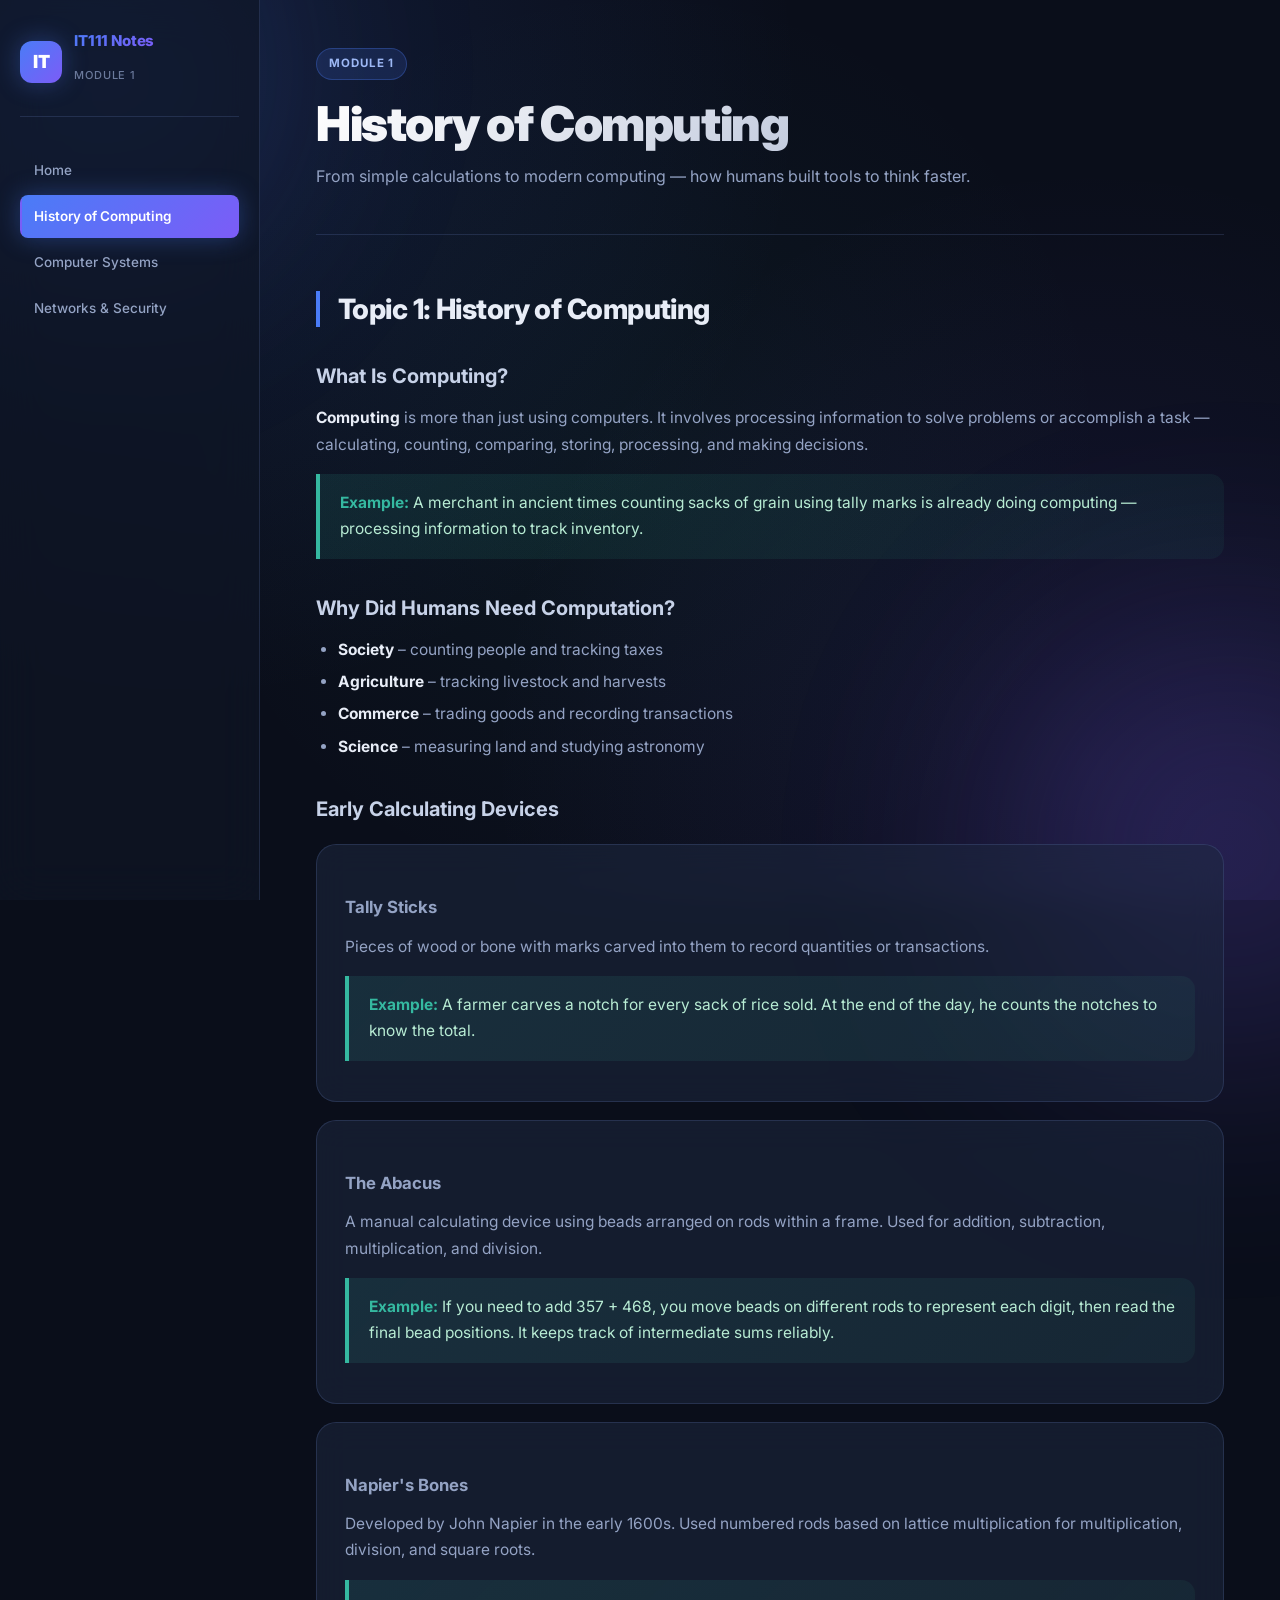
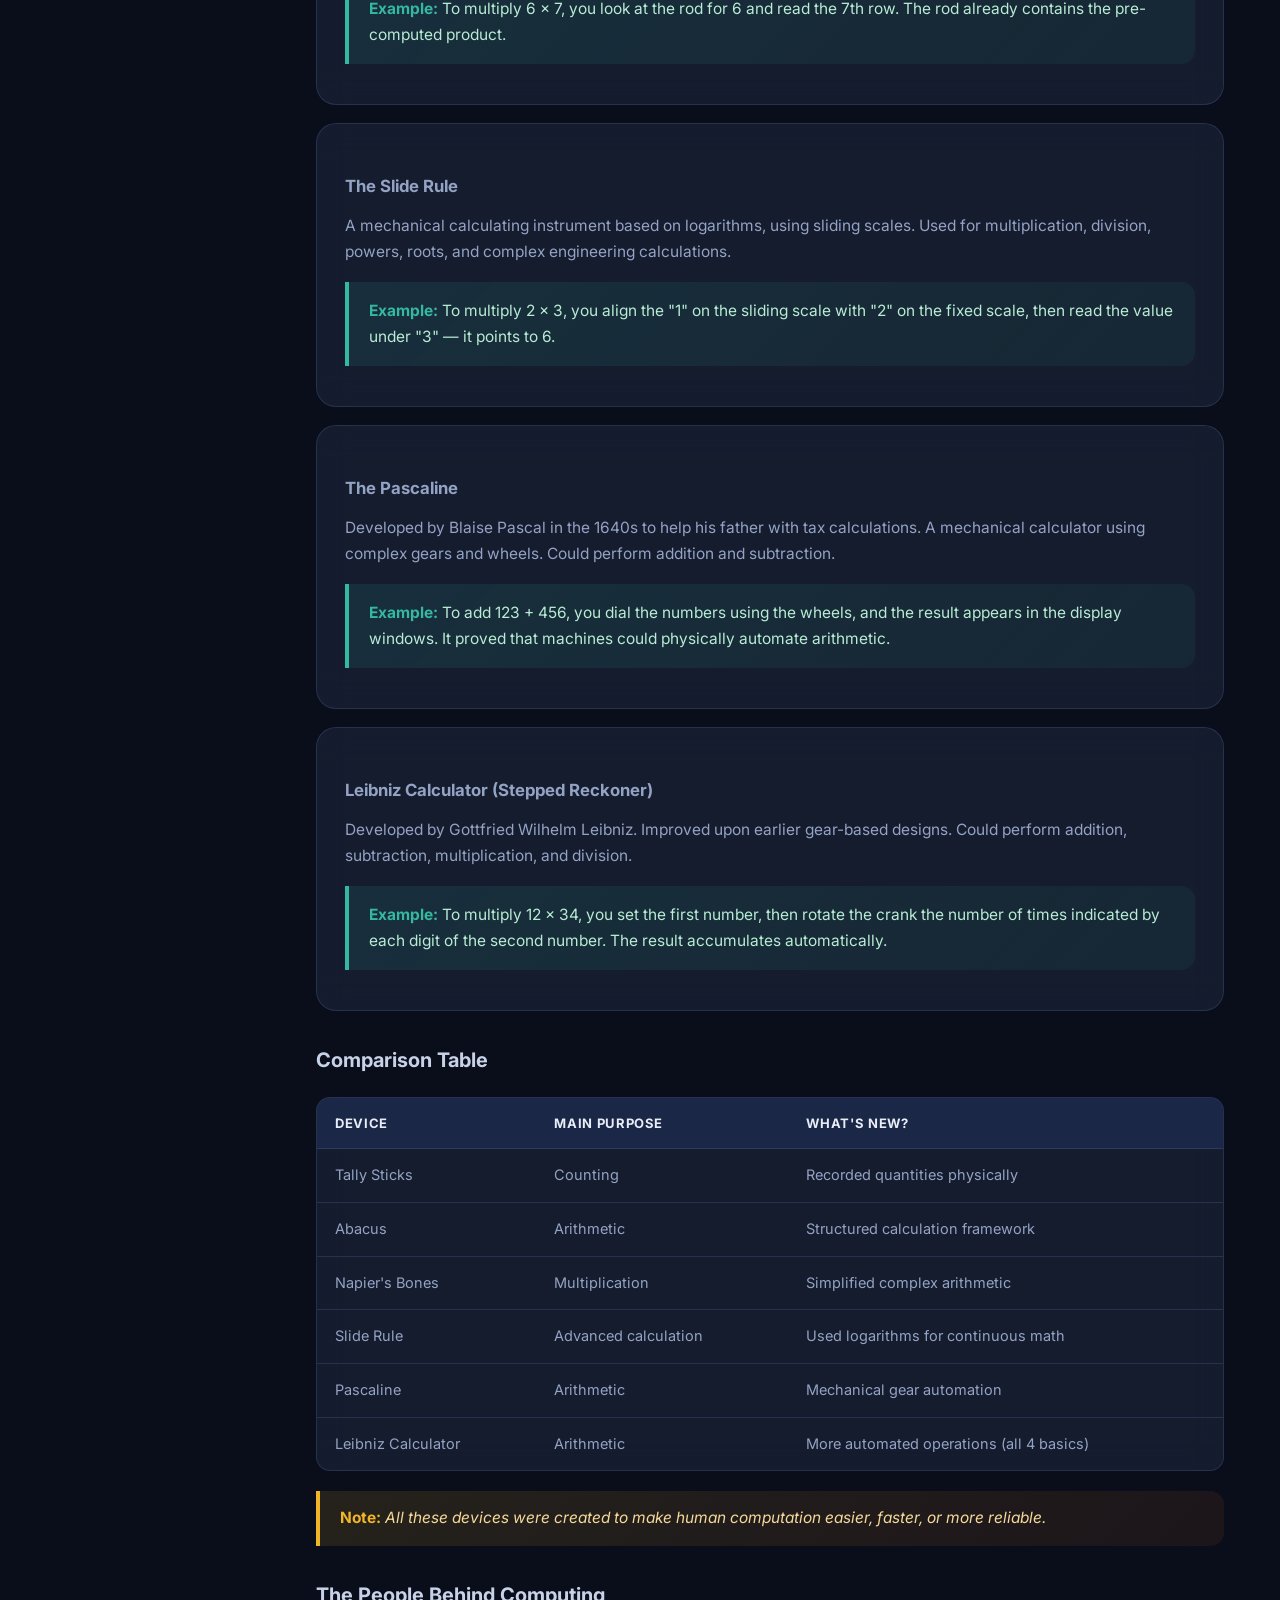
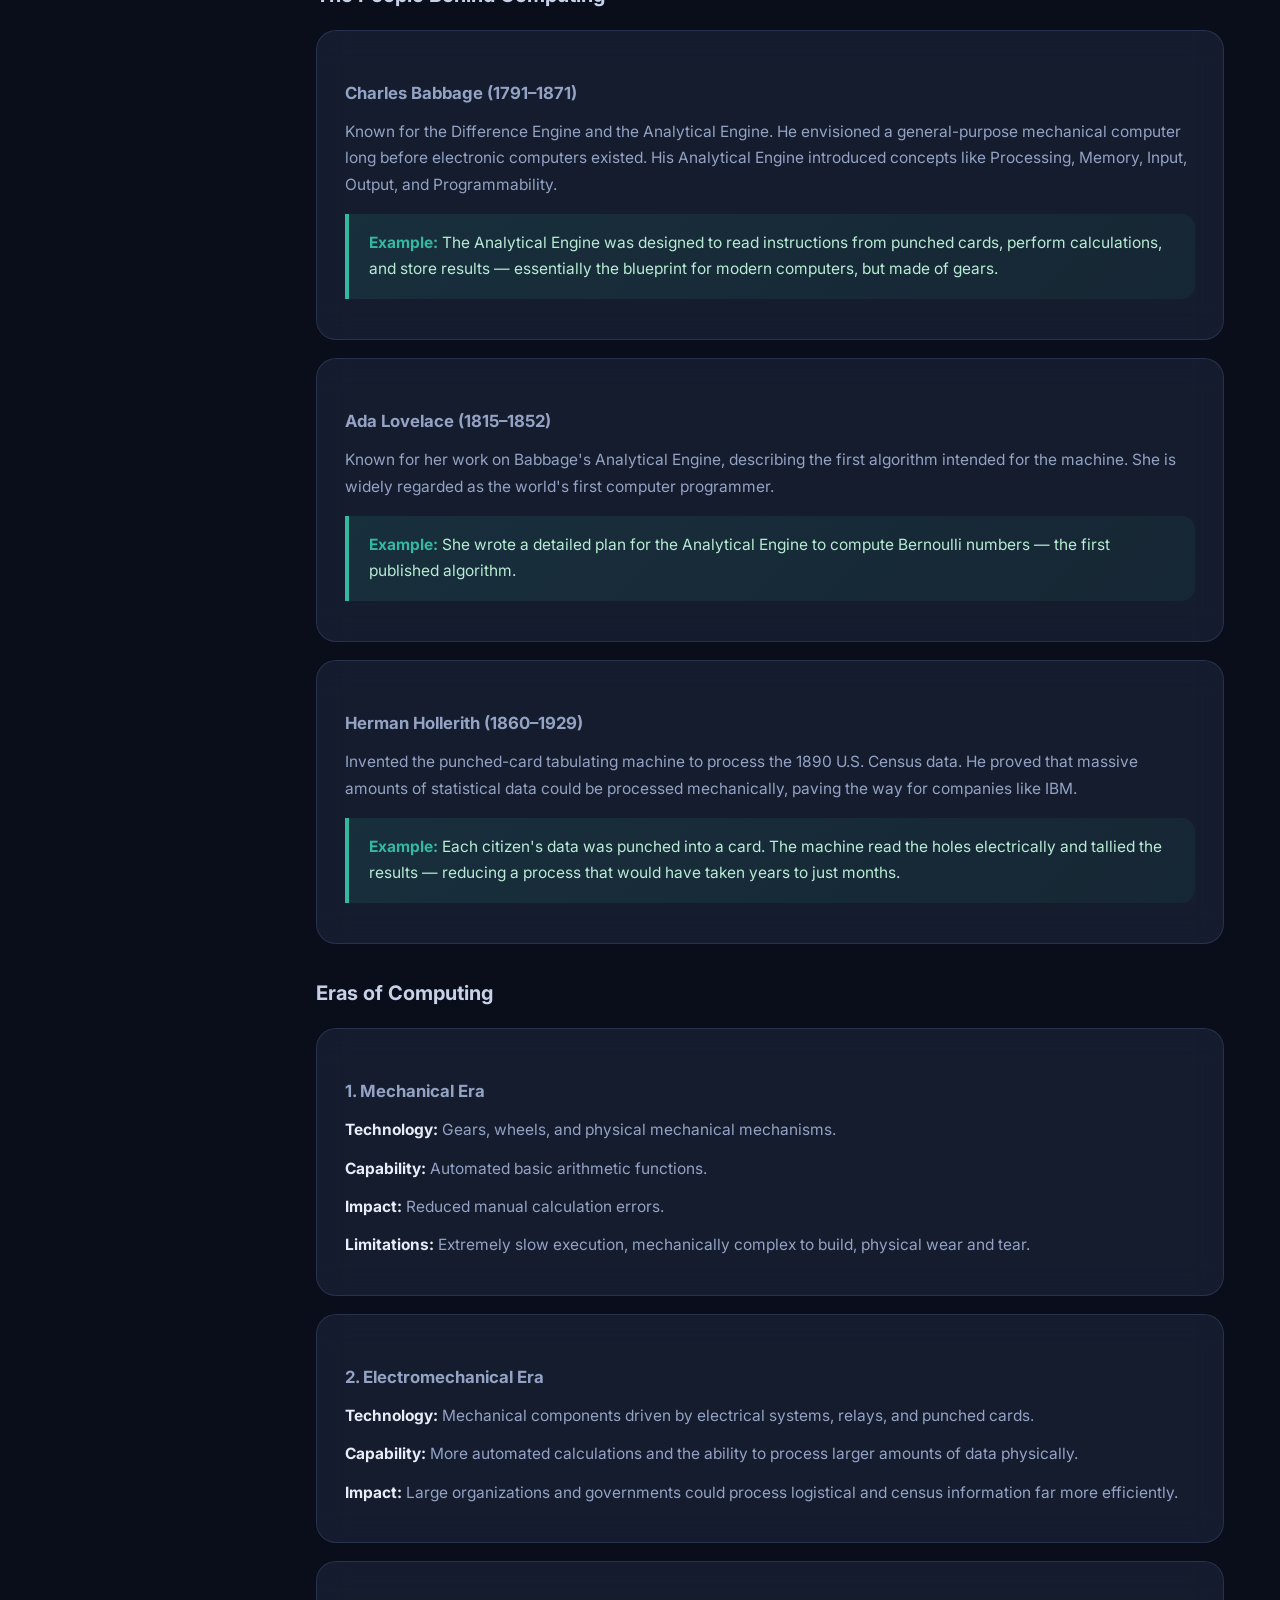
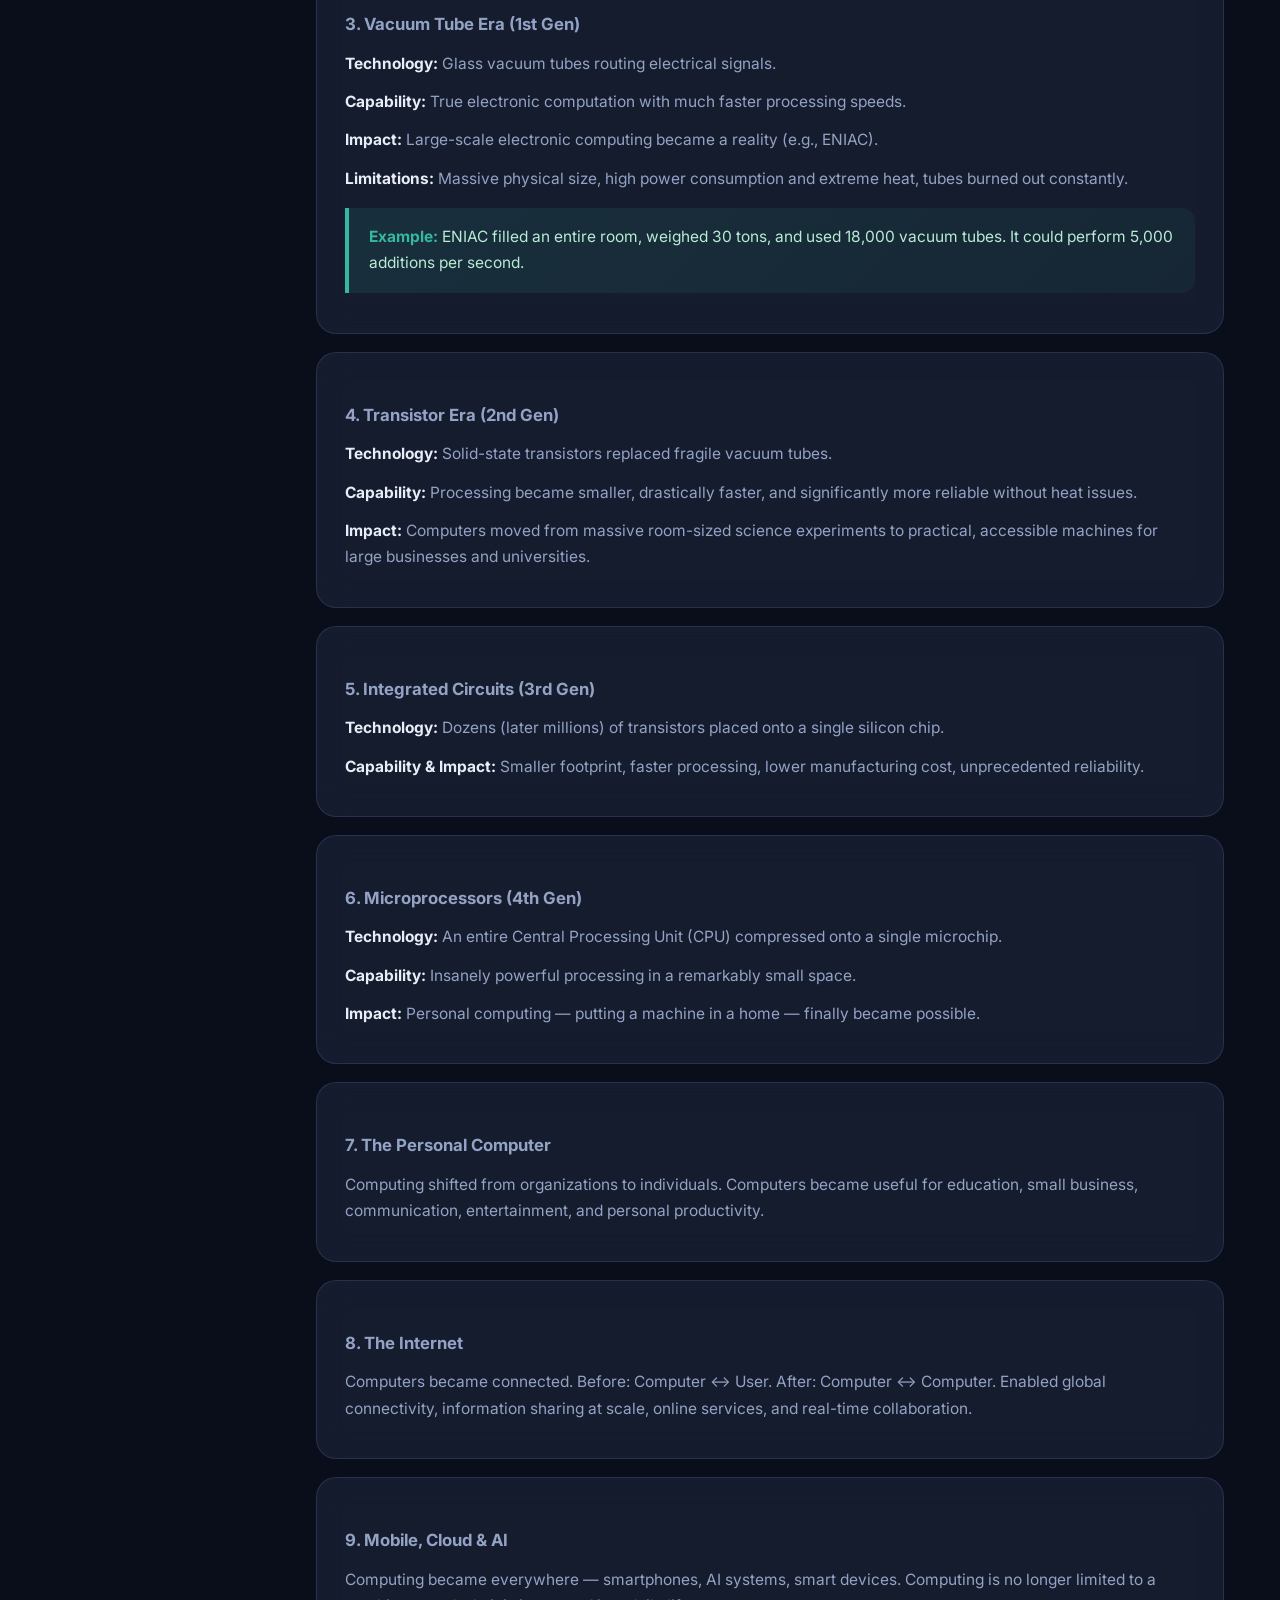
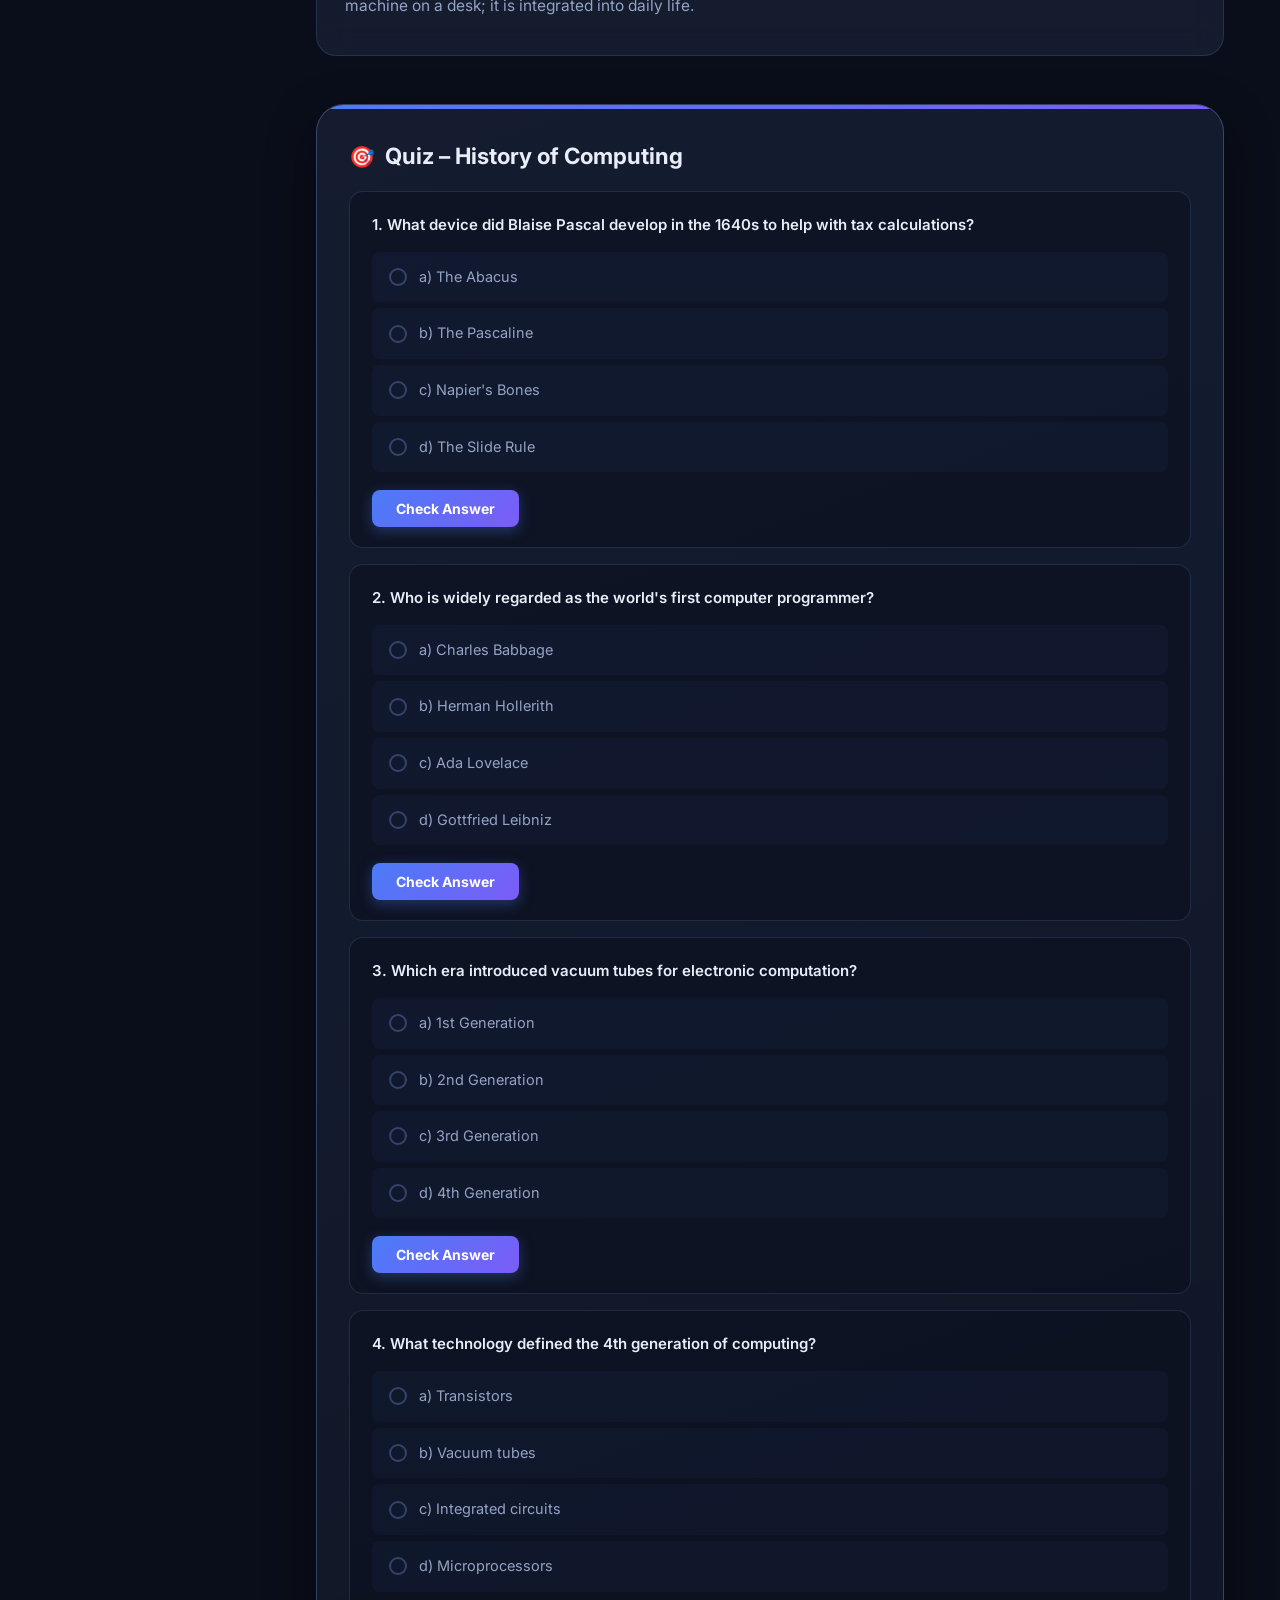
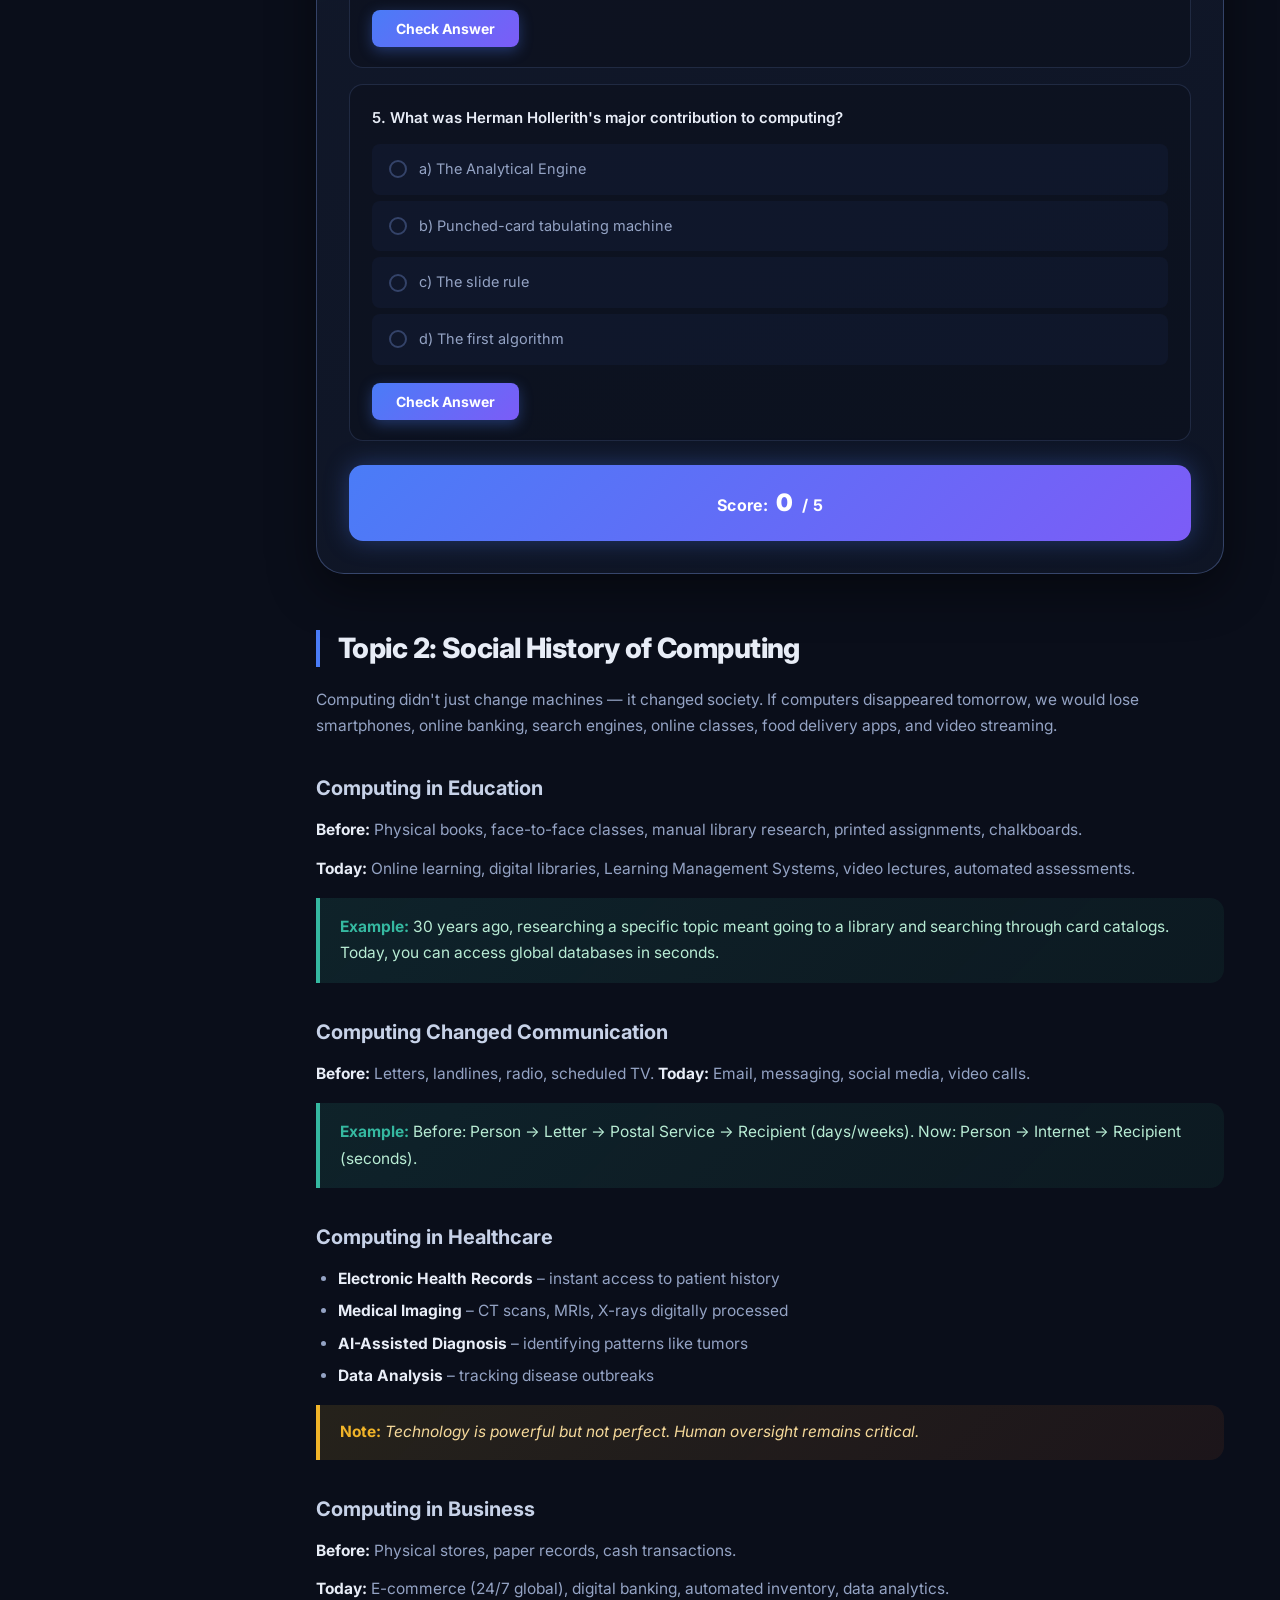
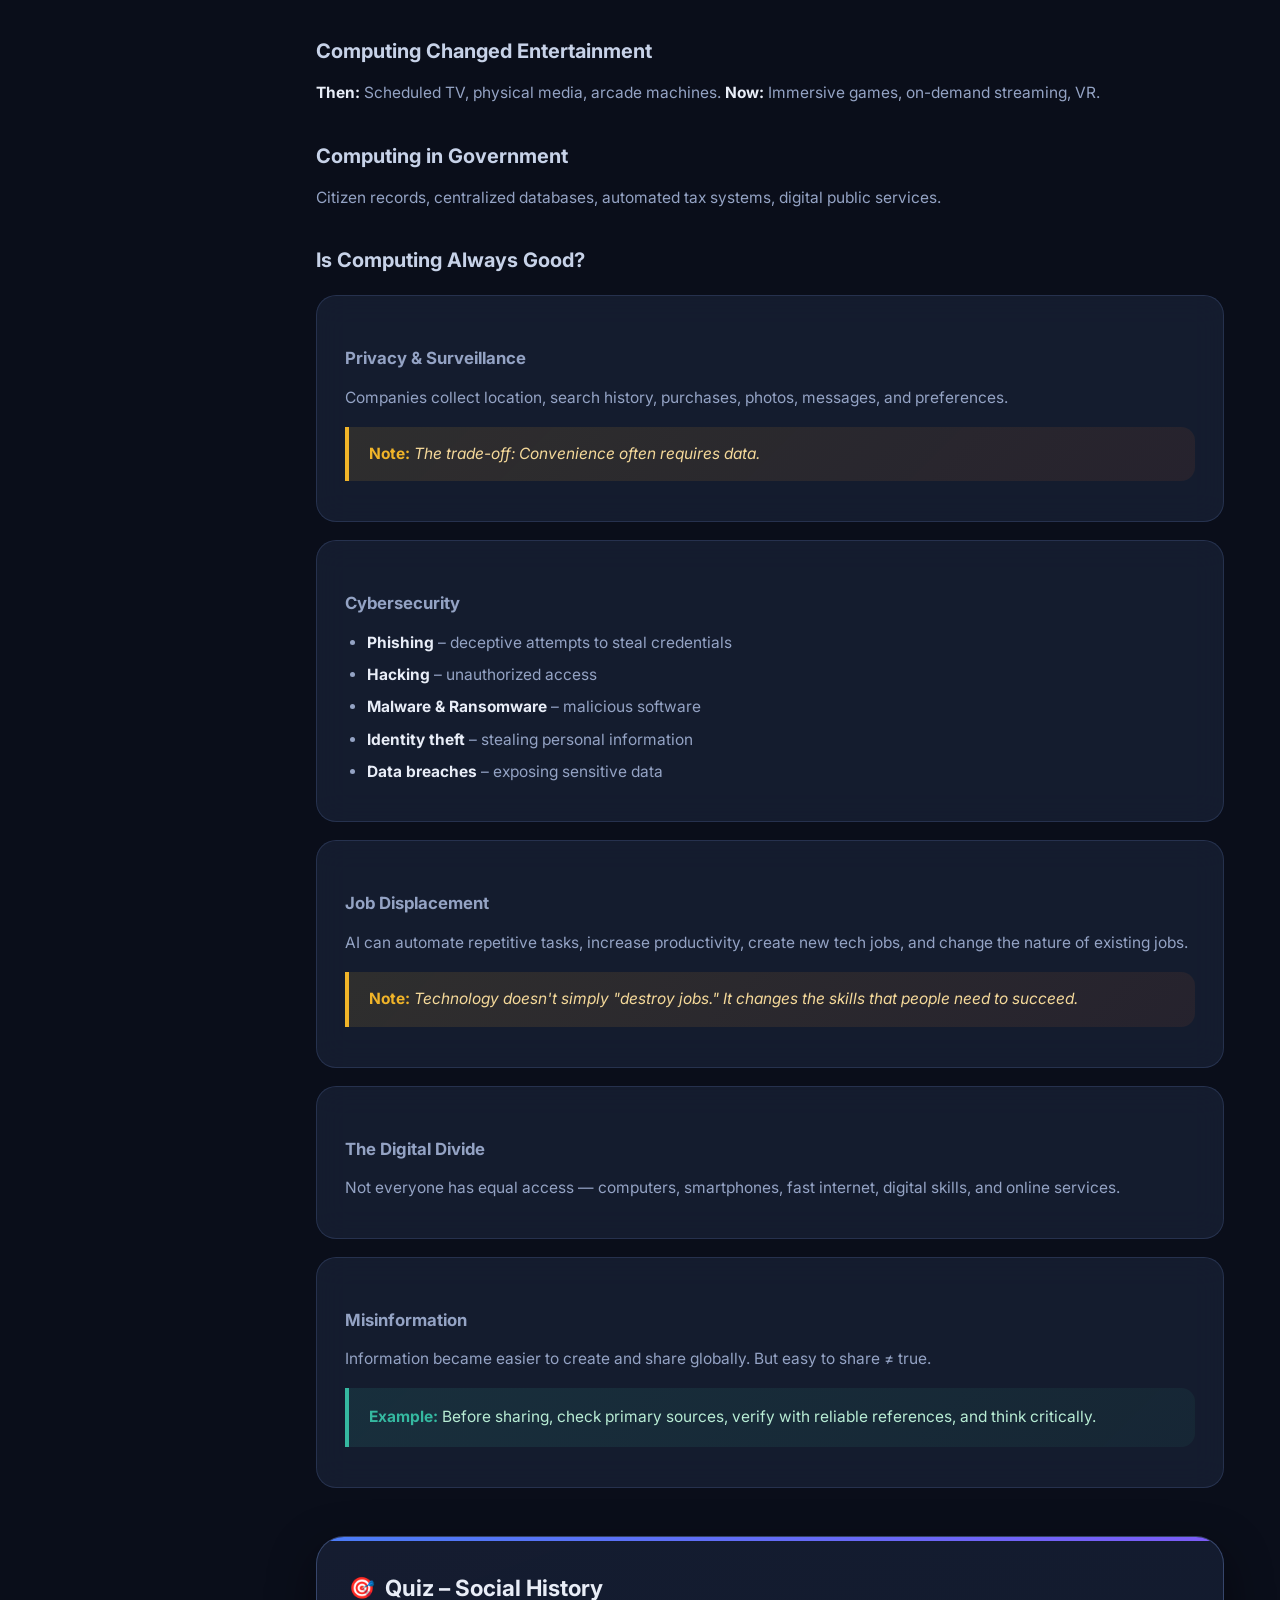
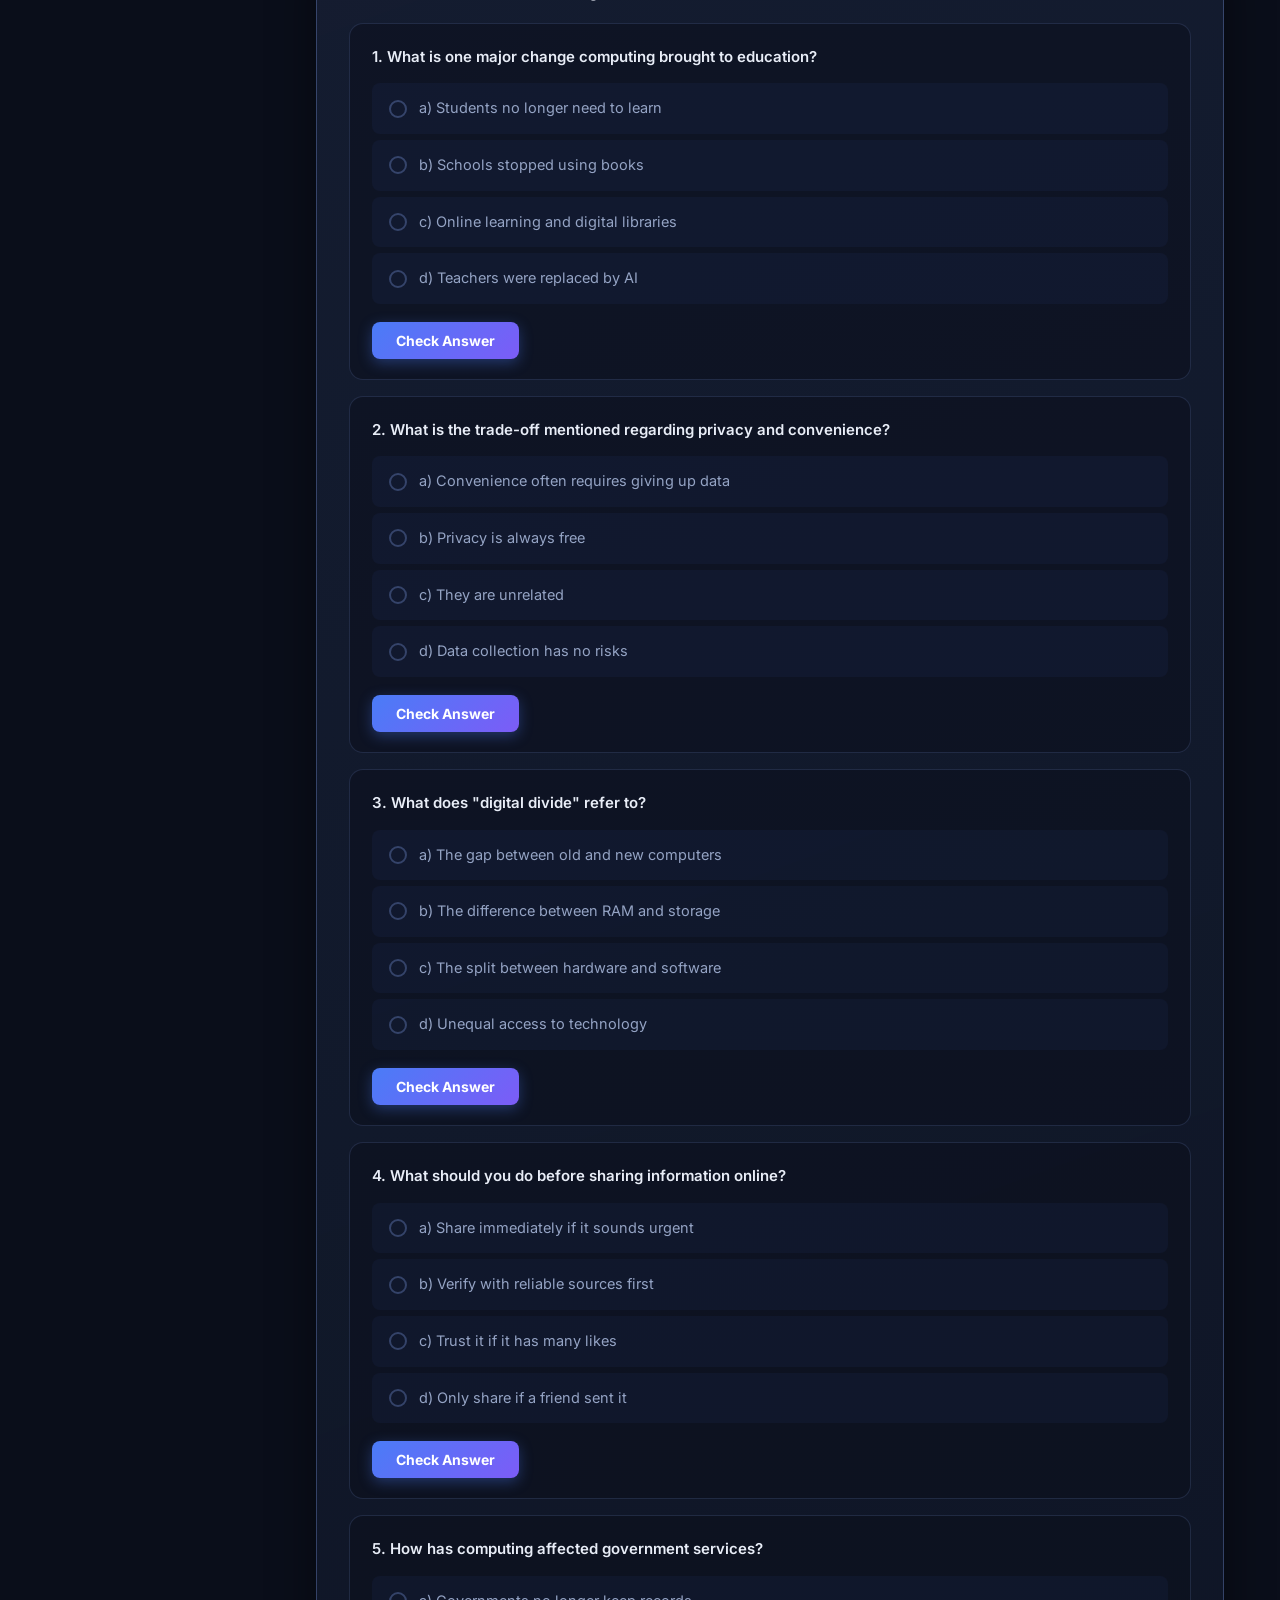
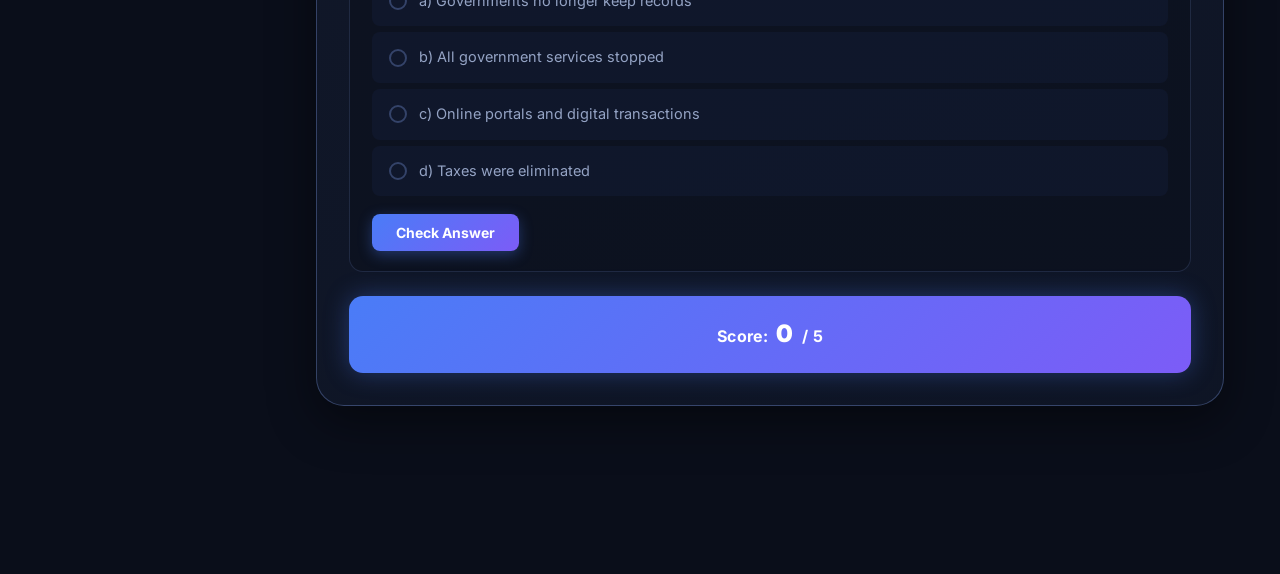
==== school/it111/module1.html @ 0f43ed36 "Added IT111" ====
<!DOCTYPE html>
<html>
<head>
<meta name="viewport" content="width=device-width, initial-scale=1.0">
<title>Module 1 – History of Computing</title>
<link rel="stylesheet" href="style.css">
</head>
<body>

<div class="scroll-progress" id="scrollProgress"></div>

<div class="layout">

  <aside class="sidebar">
    <div class="sidebar-brand">
      <div class="brand-logo">IT</div>
      <div class="brand-text">
        <h1>IT111 Notes</h1>
        <p>Module 1</p>
      </div>
    </div>

    <nav class="sidebar-nav">
      <a href="index.html">Home</a>
      <a href="module1.html" class="active">History of Computing</a>
      <a href="module2.html">Computer Systems</a>
      <a href="module3.html">Networks &amp; Security</a>
    </nav>
  </aside>

  <main class="content">

    <div class="page-hero">
      <span class="badge">Module 1</span>
      <h1>History of Computing</h1>
      <p>From simple calculations to modern computing — how humans built tools to think faster.</p>
    </div>

    <h2 id="t1">Topic 1: History of Computing</h2>

    <h3>What Is Computing?</h3>
    <p><strong>Computing</strong> is more than just using computers. It involves processing information to solve problems or accomplish a task — calculating, counting, comparing, storing, processing, and making decisions.</p>
    <div class="example-box">A merchant in ancient times counting sacks of grain using tally marks is already doing computing — processing information to track inventory.</div>

    <h3>Why Did Humans Need Computation?</h3>
    <ul>
      <li><strong>Society</strong> – counting people and tracking taxes</li>
      <li><strong>Agriculture</strong> – tracking livestock and harvests</li>
      <li><strong>Commerce</strong> – trading goods and recording transactions</li>
      <li><strong>Science</strong> – measuring land and studying astronomy</li>
    </ul>

    <h3>Early Calculating Devices</h3>

    <div class="card">
      <h4>Tally Sticks</h4>
      <p>Pieces of wood or bone with marks carved into them to record quantities or transactions.</p>
      <div class="example-box">A farmer carves a notch for every sack of rice sold. At the end of the day, he counts the notches to know the total.</div>
    </div>

    <div class="card">
      <h4>The Abacus</h4>
      <p>A manual calculating device using beads arranged on rods within a frame. Used for addition, subtraction, multiplication, and division.</p>
      <div class="example-box">If you need to add 357 + 468, you move beads on different rods to represent each digit, then read the final bead positions. It keeps track of intermediate sums reliably.</div>
    </div>

    <div class="card">
      <h4>Napier's Bones</h4>
      <p>Developed by John Napier in the early 1600s. Used numbered rods based on lattice multiplication for multiplication, division, and square roots.</p>
      <div class="example-box">To multiply 6 × 7, you look at the rod for 6 and read the 7th row. The rod already contains the pre-computed product.</div>
    </div>

    <div class="card">
      <h4>The Slide Rule</h4>
      <p>A mechanical calculating instrument based on logarithms, using sliding scales. Used for multiplication, division, powers, roots, and complex engineering calculations.</p>
      <div class="example-box">To multiply 2 × 3, you align the "1" on the sliding scale with "2" on the fixed scale, then read the value under "3" — it points to 6.</div>
    </div>

    <div class="card">
      <h4>The Pascaline</h4>
      <p>Developed by Blaise Pascal in the 1640s to help his father with tax calculations. A mechanical calculator using complex gears and wheels. Could perform addition and subtraction.</p>
      <div class="example-box">To add 123 + 456, you dial the numbers using the wheels, and the result appears in the display windows. It proved that machines could physically automate arithmetic.</div>
    </div>

    <div class="card">
      <h4>Leibniz Calculator (Stepped Reckoner)</h4>
      <p>Developed by Gottfried Wilhelm Leibniz. Improved upon earlier gear-based designs. Could perform addition, subtraction, multiplication, and division.</p>
      <div class="example-box">To multiply 12 × 34, you set the first number, then rotate the crank the number of times indicated by each digit of the second number. The result accumulates automatically.</div>
    </div>

    <h3>Comparison Table</h3>
    <div class="table-wrap">
      <table>
        <thead><tr><th>Device</th><th>Main Purpose</th><th>What's New?</th></tr></thead>
        <tbody>
          <tr><td>Tally Sticks</td><td>Counting</td><td>Recorded quantities physically</td></tr>
          <tr><td>Abacus</td><td>Arithmetic</td><td>Structured calculation framework</td></tr>
          <tr><td>Napier's Bones</td><td>Multiplication</td><td>Simplified complex arithmetic</td></tr>
          <tr><td>Slide Rule</td><td>Advanced calculation</td><td>Used logarithms for continuous math</td></tr>
          <tr><td>Pascaline</td><td>Arithmetic</td><td>Mechanical gear automation</td></tr>
          <tr><td>Leibniz Calculator</td><td>Arithmetic</td><td>More automated operations (all 4 basics)</td></tr>
        </tbody>
      </table>
    </div>
    <div class="note">All these devices were created to make human computation easier, faster, or more reliable.</div>

    <h3>The People Behind Computing</h3>

    <div class="card">
      <h4>Charles Babbage (1791–1871)</h4>
      <p>Known for the Difference Engine and the Analytical Engine. He envisioned a general-purpose mechanical computer long before electronic computers existed. His Analytical Engine introduced concepts like Processing, Memory, Input, Output, and Programmability.</p>
      <div class="example-box">The Analytical Engine was designed to read instructions from punched cards, perform calculations, and store results — essentially the blueprint for modern computers, but made of gears.</div>
    </div>

    <div class="card">
      <h4>Ada Lovelace (1815–1852)</h4>
      <p>Known for her work on Babbage's Analytical Engine, describing the first algorithm intended for the machine. She is widely regarded as the world's first computer programmer.</p>
      <div class="example-box">She wrote a detailed plan for the Analytical Engine to compute Bernoulli numbers — the first published algorithm.</div>
    </div>

    <div class="card">
      <h4>Herman Hollerith (1860–1929)</h4>
      <p>Invented the punched-card tabulating machine to process the 1890 U.S. Census data. He proved that massive amounts of statistical data could be processed mechanically, paving the way for companies like IBM.</p>
      <div class="example-box">Each citizen's data was punched into a card. The machine read the holes electrically and tallied the results — reducing a process that would have taken years to just months.</div>
    </div>

    <h3>Eras of Computing</h3>

    <div class="card">
      <h4>1. Mechanical Era</h4>
      <p><strong>Technology:</strong> Gears, wheels, and physical mechanical mechanisms.</p>
      <p><strong>Capability:</strong> Automated basic arithmetic functions.</p>
      <p><strong>Impact:</strong> Reduced manual calculation errors.</p>
      <p><strong>Limitations:</strong> Extremely slow execution, mechanically complex to build, physical wear and tear.</p>
    </div>

    <div class="card">
      <h4>2. Electromechanical Era</h4>
      <p><strong>Technology:</strong> Mechanical components driven by electrical systems, relays, and punched cards.</p>
      <p><strong>Capability:</strong> More automated calculations and the ability to process larger amounts of data physically.</p>
      <p><strong>Impact:</strong> Large organizations and governments could process logistical and census information far more efficiently.</p>
    </div>

    <div class="card">
      <h4>3. Vacuum Tube Era (1st Gen)</h4>
      <p><strong>Technology:</strong> Glass vacuum tubes routing electrical signals.</p>
      <p><strong>Capability:</strong> True electronic computation with much faster processing speeds.</p>
      <p><strong>Impact:</strong> Large-scale electronic computing became a reality (e.g., ENIAC).</p>
      <p><strong>Limitations:</strong> Massive physical size, high power consumption and extreme heat, tubes burned out constantly.</p>
      <div class="example-box">ENIAC filled an entire room, weighed 30 tons, and used 18,000 vacuum tubes. It could perform 5,000 additions per second.</div>
    </div>

    <div class="card">
      <h4>4. Transistor Era (2nd Gen)</h4>
      <p><strong>Technology:</strong> Solid-state transistors replaced fragile vacuum tubes.</p>
      <p><strong>Capability:</strong> Processing became smaller, drastically faster, and significantly more reliable without heat issues.</p>
      <p><strong>Impact:</strong> Computers moved from massive room-sized science experiments to practical, accessible machines for large businesses and universities.</p>
    </div>

    <div class="card">
      <h4>5. Integrated Circuits (3rd Gen)</h4>
      <p><strong>Technology:</strong> Dozens (later millions) of transistors placed onto a single silicon chip.</p>
      <p><strong>Capability &amp; Impact:</strong> Smaller footprint, faster processing, lower manufacturing cost, unprecedented reliability.</p>
    </div>

    <div class="card">
      <h4>6. Microprocessors (4th Gen)</h4>
      <p><strong>Technology:</strong> An entire Central Processing Unit (CPU) compressed onto a single microchip.</p>
      <p><strong>Capability:</strong> Insanely powerful processing in a remarkably small space.</p>
      <p><strong>Impact:</strong> Personal computing — putting a machine in a home — finally became possible.</p>
    </div>

    <div class="card">
      <h4>7. The Personal Computer</h4>
      <p>Computing shifted from organizations to individuals. Computers became useful for education, small business, communication, entertainment, and personal productivity.</p>
    </div>

    <div class="card">
      <h4>8. The Internet</h4>
      <p>Computers became connected. Before: Computer ↔ User. After: Computer ↔ Computer. Enabled global connectivity, information sharing at scale, online services, and real-time collaboration.</p>
    </div>

    <div class="card">
      <h4>9. Mobile, Cloud &amp; AI</h4>
      <p>Computing became everywhere — smartphones, AI systems, smart devices. Computing is no longer limited to a machine on a desk; it is integrated into daily life.</p>
    </div>

    <!-- QUIZ M1T1 -->
    <div class="quiz-section">
      <h3>Quiz – History of Computing</h3>

      <div class="question" data-answer="b">
        <p>1. What device did Blaise Pascal develop in the 1640s to help with tax calculations?</p>
        <div class="options">
          <label><input type="radio" name="m1q1" value="a"> a) The Abacus</label>
          <label><input type="radio" name="m1q1" value="b"> b) The Pascaline</label>
          <label><input type="radio" name="m1q1" value="c"> c) Napier's Bones</label>
          <label><input type="radio" name="m1q1" value="d"> d) The Slide Rule</label>
        </div>
        <button class="check-btn" onclick="checkAnswer(this)">Check Answer</button>
        <div class="feedback"></div>
      </div>

      <div class="question" data-answer="c">
        <p>2. Who is widely regarded as the world's first computer programmer?</p>
        <div class="options">
          <label><input type="radio" name="m1q2" value="a"> a) Charles Babbage</label>
          <label><input type="radio" name="m1q2" value="b"> b) Herman Hollerith</label>
          <label><input type="radio" name="m1q2" value="c"> c) Ada Lovelace</label>
          <label><input type="radio" name="m1q2" value="d"> d) Gottfried Leibniz</label>
        </div>
        <button class="check-btn" onclick="checkAnswer(this)">Check Answer</button>
        <div class="feedback"></div>
      </div>

      <div class="question" data-answer="a">
        <p>3. Which era introduced vacuum tubes for electronic computation?</p>
        <div class="options">
          <label><input type="radio" name="m1q3" value="a"> a) 1st Generation</label>
          <label><input type="radio" name="m1q3" value="b"> b) 2nd Generation</label>
          <label><input type="radio" name="m1q3" value="c"> c) 3rd Generation</label>
          <label><input type="radio" name="m1q3" value="d"> d) 4th Generation</label>
        </div>
        <button class="check-btn" onclick="checkAnswer(this)">Check Answer</button>
        <div class="feedback"></div>
      </div>

      <div class="question" data-answer="d">
        <p>4. What technology defined the 4th generation of computing?</p>
        <div class="options">
          <label><input type="radio" name="m1q4" value="a"> a) Transistors</label>
          <label><input type="radio" name="m1q4" value="b"> b) Vacuum tubes</label>
          <label><input type="radio" name="m1q4" value="c"> c) Integrated circuits</label>
          <label><input type="radio" name="m1q4" value="d"> d) Microprocessors</label>
        </div>
        <button class="check-btn" onclick="checkAnswer(this)">Check Answer</button>
        <div class="feedback"></div>
      </div>

      <div class="question" data-answer="b">
        <p>5. What was Herman Hollerith's major contribution to computing?</p>
        <div class="options">
          <label><input type="radio" name="m1q5" value="a"> a) The Analytical Engine</label>
          <label><input type="radio" name="m1q5" value="b"> b) Punched-card tabulating machine</label>
          <label><input type="radio" name="m1q5" value="c"> c) The slide rule</label>
          <label><input type="radio" name="m1q5" value="d"> d) The first algorithm</label>
        </div>
        <button class="check-btn" onclick="checkAnswer(this)">Check Answer</button>
        <div class="feedback"></div>
      </div>

      <div class="score-box">Score: <span id="scoreM1T1">0</span> / 5</div>
    </div>

    <!-- ============================================================ -->
    <h2 id="t2">Topic 2: Social History of Computing</h2>

    <p>Computing didn't just change machines — it changed society. If computers disappeared tomorrow, we would lose smartphones, online banking, search engines, online classes, food delivery apps, and video streaming.</p>

    <h3>Computing in Education</h3>
    <p><strong>Before:</strong> Physical books, face-to-face classes, manual library research, printed assignments, chalkboards.</p>
    <p><strong>Today:</strong> Online learning, digital libraries, Learning Management Systems, video lectures, automated assessments.</p>
    <div class="example-box">30 years ago, researching a specific topic meant going to a library and searching through card catalogs. Today, you can access global databases in seconds.</div>

    <h3>Computing Changed Communication</h3>
    <p><strong>Before:</strong> Letters, landlines, radio, scheduled TV. <strong>Today:</strong> Email, messaging, social media, video calls.</p>
    <div class="example-box">Before: Person → Letter → Postal Service → Recipient (days/weeks). Now: Person → Internet → Recipient (seconds).</div>

    <h3>Computing in Healthcare</h3>
    <ul>
      <li><strong>Electronic Health Records</strong> – instant access to patient history</li>
      <li><strong>Medical Imaging</strong> – CT scans, MRIs, X-rays digitally processed</li>
      <li><strong>AI-Assisted Diagnosis</strong> – identifying patterns like tumors</li>
      <li><strong>Data Analysis</strong> – tracking disease outbreaks</li>
    </ul>
    <div class="note">Technology is powerful but not perfect. Human oversight remains critical.</div>

    <h3>Computing in Business</h3>
    <p><strong>Before:</strong> Physical stores, paper records, cash transactions.</p>
    <p><strong>Today:</strong> E-commerce (24/7 global), digital banking, automated inventory, data analytics.</p>

    <h3>Computing Changed Entertainment</h3>
    <p><strong>Then:</strong> Scheduled TV, physical media, arcade machines. <strong>Now:</strong> Immersive games, on-demand streaming, VR.</p>

    <h3>Computing in Government</h3>
    <p>Citizen records, centralized databases, automated tax systems, digital public services.</p>

    <h3>Is Computing Always Good?</h3>

    <div class="card">
      <h4>Privacy &amp; Surveillance</h4>
      <p>Companies collect location, search history, purchases, photos, messages, and preferences.</p>
      <div class="note">The trade-off: Convenience often requires data.</div>
    </div>

    <div class="card">
      <h4>Cybersecurity</h4>
      <ul>
        <li><strong>Phishing</strong> – deceptive attempts to steal credentials</li>
        <li><strong>Hacking</strong> – unauthorized access</li>
        <li><strong>Malware &amp; Ransomware</strong> – malicious software</li>
        <li><strong>Identity theft</strong> – stealing personal information</li>
        <li><strong>Data breaches</strong> – exposing sensitive data</li>
      </ul>
    </div>

    <div class="card">
      <h4>Job Displacement</h4>
      <p>AI can automate repetitive tasks, increase productivity, create new tech jobs, and change the nature of existing jobs.</p>
      <div class="note">Technology doesn't simply "destroy jobs." It changes the skills that people need to succeed.</div>
    </div>

    <div class="card">
      <h4>The Digital Divide</h4>
      <p>Not everyone has equal access — computers, smartphones, fast internet, digital skills, and online services.</p>
    </div>

    <div class="card">
      <h4>Misinformation</h4>
      <p>Information became easier to create and share globally. But easy to share ≠ true.</p>
      <div class="example-box">Before sharing, check primary sources, verify with reliable references, and think critically.</div>
    </div>

    <!-- QUIZ M1T2 -->
    <div class="quiz-section">
      <h3>Quiz – Social History</h3>

      <div class="question" data-answer="c">
        <p>1. What is one major change computing brought to education?</p>
        <div class="options">
          <label><input type="radio" name="m1q6" value="a"> a) Students no longer need to learn</label>
          <label><input type="radio" name="m1q6" value="b"> b) Schools stopped using books</label>
          <label><input type="radio" name="m1q6" value="c"> c) Online learning and digital libraries</label>
          <label><input type="radio" name="m1q6" value="d"> d) Teachers were replaced by AI</label>
        </div>
        <button class="check-btn" onclick="checkAnswer(this)">Check Answer</button>
        <div class="feedback"></div>
      </div>

      <div class="question" data-answer="a">
        <p>2. What is the trade-off mentioned regarding privacy and convenience?</p>
        <div class="options">
          <label><input type="radio" name="m1q7" value="a"> a) Convenience often requires giving up data</label>
          <label><input type="radio" name="m1q7" value="b"> b) Privacy is always free</label>
          <label><input type="radio" name="m1q7" value="c"> c) They are unrelated</label>
          <label><input type="radio" name="m1q7" value="d"> d) Data collection has no risks</label>
        </div>
        <button class="check-btn" onclick="checkAnswer(this)">Check Answer</button>
        <div class="feedback"></div>
      </div>

      <div class="question" data-answer="d">
        <p>3. What does "digital divide" refer to?</p>
        <div class="options">
          <label><input type="radio" name="m1q8" value="a"> a) The gap between old and new computers</label>
          <label><input type="radio" name="m1q8" value="b"> b) The difference between RAM and storage</label>
          <label><input type="radio" name="m1q8" value="c"> c) The split between hardware and software</label>
          <label><input type="radio" name="m1q8" value="d"> d) Unequal access to technology</label>
        </div>
        <button class="check-btn" onclick="checkAnswer(this)">Check Answer</button>
        <div class="feedback"></div>
      </div>

      <div class="question" data-answer="b">
        <p>4. What should you do before sharing information online?</p>
        <div class="options">
          <label><input type="radio" name="m1q9" value="a"> a) Share immediately if it sounds urgent</label>
          <label><input type="radio" name="m1q9" value="b"> b) Verify with reliable sources first</label>
          <label><input type="radio" name="m1q9" value="c"> c) Trust it if it has many likes</label>
          <label><input type="radio" name="m1q9" value="d"> d) Only share if a friend sent it</label>
        </div>
        <button class="check-btn" onclick="checkAnswer(this)">Check Answer</button>
        <div class="feedback"></div>
      </div>

      <div class="question" data-answer="c">
        <p>5. How has computing affected government services?</p>
        <div class="options">
          <label><input type="radio" name="m1q10" value="a"> a) Governments no longer keep records</label>
          <label><input type="radio" name="m1q10" value="b"> b) All government services stopped</label>
          <label><input type="radio" name="m1q10" value="c"> c) Online portals and digital transactions</label>
          <label><input type="radio" name="m1q10" value="d"> d) Taxes were eliminated</label>
        </div>
        <button class="check-btn" onclick="checkAnswer(this)">Check Answer</button>
        <div class="feedback"></div>
      </div>

      <div class="score-box">Score: <span id="scoreM1T2">0</span> / 5</div>
    </div>

  </main>
</div>

<button class="top-btn" id="topBtn" onclick="window.scrollTo({top:0,behavior:'smooth'})">↑</button>

<script>
  function checkAnswer(btn) {
    const q = btn.closest('.question');
    const ans = q.dataset.answer;
    const sel = q.querySelector('input[type="radio"]:checked');
    const fb = q.querySelector('.feedback');

    if (!sel) {
      fb.textContent = 'Pick an answer before checking.';
      fb.className = 'feedback wrong show';
      return;
    }

    if (sel.value === ans) {
      fb.textContent = '✓ Correct!';
      fb.className = 'feedback correct show';
    } else {
      fb.textContent = '✗ Wrong. Try again!';
      fb.className = 'feedback wrong show';
    }

    updateScores();
  }

  function updateScores() {
    const all = document.querySelectorAll('.question');
    const scores = { scoreM1T1: 0, scoreM1T2: 0 };
    const ranges = [
      { id: 'scoreM1T1', start: 0, end: 5 },
      { id: 'scoreM1T2', start: 5, end: 10 }
    ];

    ranges.forEach(r => {
      let s = 0;
      for (let i = r.start; i < r.end && i < all.length; i++) {
        const q = all[i];
        const sel = q.querySelector('input[type="radio"]:checked');
        if (sel && sel.value === q.dataset.answer) s++;
      }
      const el = document.getElementById(r.id);
      if (el) el.textContent = s;
    });
  }

  window.addEventListener('scroll', () => {
    const btn = document.getElementById('topBtn');
    btn.classList.toggle('show', window.scrollY > 400);
    const p = (window.scrollY / (document.documentElement.scrollHeight - window.innerHeight)) * 100;
    document.getElementById('scrollProgress').style.width = p + '%';
  });
</script>

</body>
</html>
---- school/it111/style.css ----
@import url('https://fonts.googleapis.com/css2?family=Inter:wght@400;500;600;700;800;900&family=JetBrains+Mono:wght@400;600&display=swap');

:root {
  --bg-0: #0a0e1a;
  --bg-1: #0f1626;
  --bg-2: #161e33;
  --bg-3: #1e2840;
  --surface: rgba(30, 40, 64, 0.55);
  --surface-hover: rgba(40, 55, 85, 0.75);
  --border: rgba(120, 150, 220, 0.18);
  --border-strong: rgba(120, 150, 220, 0.35);
  --text: #e8edf7;
  --text-dim: #94a3c4;
  --text-mute: #6b7a9c;

  --accent: #4a7cf7;
  --accent-2: #7c5cf7;
  --accent-3: #35b8a0;
  --accent-warn: #f0b429;
  --accent-danger: #ef4a6a;
  --accent-success: #35d69a;

  --grad-primary: linear-gradient(135deg, #4a7cf7 0%, #7c5cf7 100%);
  --grad-success: linear-gradient(135deg, #35b8a0 0%, #35d69a 100%);
  --grad-danger: linear-gradient(135deg, #ef4a6a 0%, #f0724a 100%);
  --grad-warn: linear-gradient(135deg, #f0b429 0%, #f0742a 100%);

  --shadow-sm: 0 2px 8px rgba(0, 0, 0, 0.25);
  --shadow-md: 0 8px 24px rgba(0, 0, 0, 0.35);
  --shadow-lg: 0 16px 48px rgba(0, 0, 0, 0.45);
  --shadow-glow: 0 0 24px rgba(74, 124, 247, 0.35);

  --radius-sm: 8px;
  --radius-md: 14px;
  --radius-lg: 20px;
  --radius-xl: 28px;

  --transition: cubic-bezier(0.22, 1, 0.36, 1);
}

* { box-sizing: border-box; margin: 0; padding: 0; }

html { scroll-behavior: smooth; }

body {
  font-family: 'Inter', -apple-system, BlinkMacSystemFont, sans-serif;
  background: var(--bg-0);
  color: var(--text);
  line-height: 1.7;
  font-size: 15.5px;
  min-height: 100vh;
  overflow-x: hidden;
  background-image:
    radial-gradient(circle at 15% 10%, rgba(74, 124, 247, 0.12) 0%, transparent 45%),
    radial-gradient(circle at 85% 85%, rgba(124, 92, 247, 0.10) 0%, transparent 45%),
    radial-gradient(circle at 50% 50%, rgba(53, 184, 160, 0.05) 0%, transparent 60%);
  background-attachment: fixed;
}

body::before,
body::after {
  content: '';
  position: fixed;
  border-radius: 50%;
  filter: blur(120px);
  opacity: 0.35;
  pointer-events: none;
  z-index: -1;
  animation: float 22s ease-in-out infinite;
}
body::before {
  width: 500px; height: 500px;
  background: radial-gradient(circle, #4a7cf7, transparent 70%);
  top: -180px; left: -180px;
}
body::after {
  width: 600px; height: 600px;
  background: radial-gradient(circle, #7c5cf7, transparent 70%);
  bottom: -250px; right: -250px;
  animation-delay: -11s;
}

@keyframes float {
  0%, 100% { transform: translate(0, 0) scale(1); }
  33% { transform: translate(60px, -40px) scale(1.08); }
  66% { transform: translate(-40px, 60px) scale(0.94); }
}

.layout {
  display: grid;
  grid-template-columns: 260px 1fr;
  max-width: 1400px;
  margin: 0 auto;
  min-height: 100vh;
}

.sidebar {
  position: sticky;
  top: 0;
  height: 100vh;
  padding: 28px 20px;
  background: rgba(15, 22, 38, 0.7);
  backdrop-filter: blur(20px);
  -webkit-backdrop-filter: blur(20px);
  border-right: 1px solid var(--border);
  overflow-y: auto;
  z-index: 10;
}

.sidebar-brand {
  display: flex;
  align-items: center;
  gap: 12px;
  margin-bottom: 32px;
  padding-bottom: 20px;
  border-bottom: 1px solid var(--border);
}

.brand-logo {
  width: 42px; height: 42px;
  border-radius: 12px;
  background: var(--grad-primary);
  display: grid;
  place-items: center;
  font-weight: 900;
  font-size: 18px;
  color: #fff;
  box-shadow: var(--shadow-glow);
  animation: pulseGlow 3s ease-in-out infinite;
}

@keyframes pulseGlow {
  0%, 100% { box-shadow: 0 0 24px rgba(74, 124, 247, 0.35); }
  50% { box-shadow: 0 0 36px rgba(124, 92, 247, 0.55); }
}

.brand-text h1 {
  font-size: 15px;
  font-weight: 800;
  letter-spacing: -0.01em;
  background: var(--grad-primary);
  -webkit-background-clip: text;
  background-clip: text;
  -webkit-text-fill-color: transparent;
}
.brand-text p {
  font-size: 11px;
  color: var(--text-mute);
  font-weight: 500;
  text-transform: uppercase;
  letter-spacing: 0.08em;
}

.nav-section {
  margin-bottom: 24px;
}
.nav-section-title {
  font-size: 10.5px;
  font-weight: 700;
  text-transform: uppercase;
  letter-spacing: 0.12em;
  color: var(--text-mute);
  margin-bottom: 10px;
  padding-left: 10px;
}

.sidebar-nav a {
  display: flex;
  align-items: center;
  gap: 10px;
  padding: 10px 12px;
  border-radius: var(--radius-sm);
  color: var(--text-dim);
  text-decoration: none;
  font-size: 13.5px;
  font-weight: 500;
  margin-bottom: 3px;
  transition: all 0.25s var(--transition);
  border-left: 2px solid transparent;
}

.sidebar-nav a:hover {
  background: var(--surface-hover);
  color: var(--text);
  border-left-color: var(--accent);
  transform: translateX(3px);
}

.sidebar-nav a.active {
  background: var(--grad-primary);
  color: #fff;
  border-left-color: transparent;
  box-shadow: var(--shadow-glow);
  font-weight: 600;
}

.sidebar-nav a .icon {
  font-size: 15px;
  width: 18px;
  text-align: center;
}

.content {
  padding: 48px 56px 120px;
  max-width: 100%;
  animation: fadeInUp 0.7s var(--transition);
}

@keyframes fadeInUp {
  from { opacity: 0; transform: translateY(20px); }
  to { opacity: 1; transform: translateY(0); }
}

.page-hero {
  margin-bottom: 48px;
  padding-bottom: 32px;
  border-bottom: 1px solid var(--border);
  position: relative;
}

.page-hero .badge {
  display: inline-block;
  padding: 5px 12px;
  border-radius: 100px;
  background: rgba(74, 124, 247, 0.15);
  border: 1px solid rgba(74, 124, 247, 0.3);
  color: #9db8f5;
  font-size: 11.5px;
  font-weight: 700;
  letter-spacing: 0.08em;
  text-transform: uppercase;
  margin-bottom: 16px;
}

.page-hero h1 {
  font-size: clamp(2rem, 4vw, 3rem);
  font-weight: 900;
  letter-spacing: -0.03em;
  line-height: 1.15;
  margin-bottom: 12px;
  background: linear-gradient(135deg, #ffffff 0%, #94a3c4 100%);
  -webkit-background-clip: text;
  background-clip: text;
  -webkit-text-fill-color: transparent;
}

.page-hero p {
  font-size: 16px;
  color: var(--text-dim);
  max-width: 720px;
}

h2 {
  font-size: 1.75rem;
  font-weight: 800;
  letter-spacing: -0.02em;
  margin: 56px 0 20px;
  padding-left: 18px;
  border-left: 4px solid var(--accent);
  line-height: 1.3;
}

h3 {
  font-size: 1.25rem;
  font-weight: 700;
  margin: 32px 0 12px;
  color: #c7d2e8;
}

h4 {
  font-size: 1.05rem;
  font-weight: 700;
  margin: 24px 0 10px;
  color: var(--text-dim);
}

p { margin: 12px 0; color: var(--text-dim); }
strong { color: var(--text); font-weight: 700; }

ul, ol {
  padding-left: 22px;
  margin: 12px 0;
}
li { margin: 6px 0; color: var(--text-dim); }

.card {
  background: var(--surface);
  backdrop-filter: blur(16px);
  -webkit-backdrop-filter: blur(16px);
  border: 1px solid var(--border);
  border-radius: var(--radius-lg);
  padding: 24px 28px;
  margin: 18px 0;
  transition: all 0.35s var(--transition);
  position: relative;
  overflow: hidden;
}

.card:hover {
  border-color: var(--border-strong);
  background: var(--surface-hover);
  transform: translateY(-2px);
  box-shadow: var(--shadow-md);
}

.card::before {
  content: '';
  position: absolute;
  top: 0; left: 0; right: 0;
  height: 3px;
  background: var(--grad-primary);
  opacity: 0;
  transition: opacity 0.35s var(--transition);
}
.card:hover::before { opacity: 1; }

.note {
  background: linear-gradient(135deg, rgba(240, 180, 41, 0.12), rgba(240, 116, 42, 0.08));
  border-left: 4px solid var(--accent-warn);
  padding: 14px 20px;
  margin: 16px 0;
  border-radius: 0 var(--radius-md) var(--radius-md) 0;
  font-style: italic;
  color: #f5d99a;
  animation: slideIn 0.5s var(--transition);
}
.note::before {
  content: "Note: ";
  font-weight: 700;
  font-style: normal;
  color: var(--accent-warn);
}

.example-box {
  background: linear-gradient(135deg, rgba(53, 184, 160, 0.12), rgba(53, 214, 154, 0.06));
  border-left: 4px solid var(--accent-3);
  padding: 16px 20px;
  margin: 16px 0;
  border-radius: 0 var(--radius-md) var(--radius-md) 0;
  color: #b8ecd4;
  animation: slideIn 0.5s var(--transition);
}
.example-box::before {
  content: "Example: ";
  font-weight: 700;
  color: var(--accent-3);
}

@keyframes slideIn {
  from { opacity: 0; transform: translateX(-12px); }
  to { opacity: 1; transform: translateX(0); }
}

.warning {
  background: linear-gradient(135deg, rgba(239, 74, 106, 0.12), rgba(240, 114, 74, 0.08));
  border-left: 4px solid var(--accent-danger);
  padding: 14px 20px;
  margin: 16px 0;
  border-radius: 0 var(--radius-md) var(--radius-md) 0;
  color: #f8b8c6;
}
.warning::before {
  content: "Warning: ";
  font-weight: 700;
  color: var(--accent-danger);
}

.table-wrap {
  overflow-x: auto;
  margin: 20px 0;
  border-radius: var(--radius-md);
  border: 1px solid var(--border);
  background: var(--surface);
  backdrop-filter: blur(16px);
}

table {
  border-collapse: collapse;
  width: 100%;
  font-size: 14.5px;
}

th, td {
  padding: 14px 18px;
  text-align: left;
  border-bottom: 1px solid var(--border);
}

th {
  background: rgba(74, 124, 247, 0.12);
  font-weight: 700;
  color: var(--text);
  font-size: 13px;
  text-transform: uppercase;
  letter-spacing: 0.05em;
}

tr:last-child td { border-bottom: none; }

tbody tr {
  transition: background 0.2s var(--transition);
}
tbody tr:hover {
  background: rgba(74, 124, 247, 0.06);
}

td { color: var(--text-dim); }

code {
  font-family: 'JetBrains Mono', 'Consolas', monospace;
  background: rgba(74, 124, 247, 0.12);
  color: #9db8f5;
  padding: 2px 8px;
  border-radius: 5px;
  font-size: 0.88em;
  border: 1px solid rgba(74, 124, 247, 0.18);
}

pre {
  background: var(--bg-1);
  border: 1px solid var(--border);
  border-radius: var(--radius-md);
  padding: 20px 24px;
  overflow-x: auto;
  margin: 16px 0;
  position: relative;
}
pre code {
  background: none;
  border: none;
  padding: 0;
  color: #c7d2e8;
  font-size: 13.5px;
  line-height: 1.7;
}

.quiz-section {
  background: linear-gradient(160deg, rgba(22, 30, 51, 0.9), rgba(15, 22, 38, 0.95));
  border: 1px solid var(--border-strong);
  border-radius: var(--radius-xl);
  padding: 32px;
  margin: 48px 0;
  box-shadow: var(--shadow-lg);
  position: relative;
  overflow: hidden;
}

.quiz-section::before {
  content: '';
  position: absolute;
  top: 0; left: 0; right: 0;
  height: 4px;
  background: var(--grad-primary);
}

.quiz-section h3 {
  margin-top: 0;
  font-size: 1.4rem;
  display: flex;
  align-items: center;
  gap: 10px;
  color: var(--text);
}

.quiz-section h3::before {
  content: '🎯';
  font-size: 1.3rem;
}

.question {
  background: rgba(10, 14, 26, 0.5);
  border: 1px solid var(--border);
  border-radius: var(--radius-md);
  padding: 20px 22px;
  margin: 16px 0;
  transition: all 0.3s var(--transition);
  animation: fadeInUp 0.5s var(--transition);
}
.question:hover {
  border-color: var(--border-strong);
}

.question p {
  color: var(--text);
  font-weight: 600;
  margin-top: 0;
  margin-bottom: 14px;
  font-size: 15px;
}

.options label {
  display: flex;
  align-items: center;
  gap: 12px;
  padding: 12px 16px;
  margin: 6px 0;
  border-radius: var(--radius-sm);
  cursor: pointer;
  transition: all 0.2s var(--transition);
  border: 1px solid transparent;
  background: rgba(74, 124, 247, 0.05);
  color: var(--text-dim);
  font-size: 14.5px;
}

.options label:hover {
  background: rgba(74, 124, 247, 0.15);
  border-color: rgba(74, 124, 247, 0.3);
  transform: translateX(4px);
  color: var(--text);
}

.options input[type="radio"] {
  appearance: none;
  -webkit-appearance: none;
  width: 18px;
  height: 18px;
  border-radius: 50%;
  border: 2px solid var(--border-strong);
  background: transparent;
  cursor: pointer;
  transition: all 0.2s var(--transition);
  position: relative;
  flex-shrink: 0;
}

.options input[type="radio"]:checked {
  border-color: var(--accent);
  background: var(--accent);
  box-shadow: 0 0 0 4px rgba(74, 124, 247, 0.25);
}

.options input[type="radio"]:checked::after {
  content: '';
  position: absolute;
  inset: 4px;
  border-radius: 50%;
  background: #fff;
}

.check-btn {
  background: var(--grad-primary);
  color: #fff;
  border: none;
  padding: 10px 24px;
  border-radius: var(--radius-sm);
  cursor: pointer;
  font-size: 14px;
  font-weight: 700;
  margin-top: 12px;
  font-family: inherit;
  transition: all 0.25s var(--transition);
  box-shadow: 0 4px 14px rgba(74, 124, 247, 0.35);
}

.check-btn:hover {
  transform: translateY(-2px);
  box-shadow: 0 8px 24px rgba(74, 124, 247, 0.5);
}

.check-btn:active {
  transform: translateY(0);
}

.feedback {
  margin-top: 12px;
  padding: 12px 18px;
  border-radius: var(--radius-sm);
  font-weight: 600;
  display: none;
  font-size: 14.5px;
  animation: slideIn 0.3s var(--transition);
}
.feedback.correct {
  background: rgba(53, 214, 154, 0.15);
  color: #7deab8;
  border: 1px solid rgba(53, 214, 154, 0.35);
}
.feedback.wrong {
  background: rgba(239, 74, 106, 0.15);
  color: #f8a8b8;
  border: 1px solid rgba(239, 74, 106, 0.35);
}
.feedback.show { display: block; }

.score-box {
  background: var(--grad-primary);
  color: #fff;
  padding: 18px 28px;
  border-radius: var(--radius-md);
  text-align: center;
  font-size: 16px;
  margin-top: 24px;
  font-weight: 700;
  box-shadow: var(--shadow-glow);
  letter-spacing: 0.02em;
}
.score-box span {
  font-size: 1.5em;
  font-weight: 900;
  margin: 0 4px;
}

.hero-home {
  min-height: 100vh;
  display: flex;
  flex-direction: column;
  justify-content: center;
  align-items: center;
  padding: 48px 24px;
  text-align: center;
  position: relative;
}

.hero-home h1 {
  font-size: clamp(2.5rem, 7vw, 5rem);
  font-weight: 900;
  letter-spacing: -0.04em;
  line-height: 1.05;
  margin-bottom: 20px;
  background: linear-gradient(135deg, #ffffff 0%, #4a7cf7 50%, #7c5cf7 100%);
  -webkit-background-clip: text;
  background-clip: text;
  -webkit-text-fill-color: transparent;
  animation: fadeInUp 0.9s var(--transition);
}

.hero-home p {
  font-size: 18px;
  color: var(--text-dim);
  max-width: 620px;
  margin-bottom: 48px;
  animation: fadeInUp 0.9s var(--transition) 0.1s backwards;
}

.module-grid {
  display: grid;
  grid-template-columns: repeat(auto-fit, minmax(280px, 1fr));
  gap: 20px;
  width: 100%;
  max-width: 1000px;
  animation: fadeInUp 0.9s var(--transition) 0.2s backwards;
}

.module-card {
  background: var(--surface);
  backdrop-filter: blur(20px);
  border: 1px solid var(--border);
  border-radius: var(--radius-xl);
  padding: 32px 28px;
  text-decoration: none;
  color: var(--text);
  transition: all 0.4s var(--transition);
  text-align: left;
  position: relative;
  overflow: hidden;
}

.module-card::before {
  content: '';
  position: absolute;
  top: 0; left: 0; right: 0;
  height: 4px;
  background: var(--grad-primary);
  transform: scaleX(0);
  transform-origin: left;
  transition: transform 0.5s var(--transition);
}

.module-card:hover {
  transform: translateY(-8px);
  border-color: var(--border-strong);
  box-shadow: var(--shadow-lg), var(--shadow-glow);
  background: var(--surface-hover);
}
.module-card:hover::before {
  transform: scaleX(1);
}

.module-card .num {
  display: inline-block;
  font-size: 12px;
  font-weight: 800;
  letter-spacing: 0.15em;
  color: var(--accent);
  background: rgba(74, 124, 247, 0.15);
  padding: 4px 12px;
  border-radius: 100px;
  margin-bottom: 16px;
  border: 1px solid rgba(74, 124, 247, 0.3);
}

.module-card h2 {
  font-size: 1.4rem;
  margin: 0 0 10px;
  padding: 0;
  border: none;
  color: var(--text);
}

.module-card p {
  font-size: 14px;
  color: var(--text-dim);
  margin: 0;
}

.module-card .arrow {
  display: inline-block;
  margin-top: 20px;
  color: var(--accent);
  font-weight: 700;
  font-size: 14px;
  transition: transform 0.3s var(--transition);
}
.module-card:hover .arrow {
  transform: translateX(6px);
}

.top-btn {
  position: fixed;
  bottom: 28px;
  right: 28px;
  width: 52px;
  height: 52px;
  border-radius: 50%;
  background: var(--grad-primary);
  color: #fff;
  border: none;
  font-size: 1.4em;
  cursor: pointer;
  box-shadow: var(--shadow-lg), var(--shadow-glow);
  opacity: 0;
  transform: translateY(20px);
  pointer-events: none;
  transition: all 0.35s var(--transition);
  z-index: 100;
  font-family: inherit;
}
.top-btn.show {
  opacity: 1;
  transform: translateY(0);
  pointer-events: auto;
}
.top-btn:hover {
  transform: translateY(-4px) scale(1.05);
}

.scroll-progress {
  position: fixed;
  top: 0; left: 0;
  height: 3px;
  background: var(--grad-primary);
  width: 0%;
  z-index: 200;
  transition: width 0.1s linear;
  box-shadow: 0 0 12px rgba(74, 124, 247, 0.8);
}

@media (max-width: 960px) {
  .layout { grid-template-columns: 1fr; }
  .sidebar {
    position: relative;
    height: auto;
    padding: 20px;
  }
  .sidebar-nav {
    display: flex;
    overflow-x: auto;
    gap: 6px;
    padding-bottom: 6px;
  }
  .sidebar-nav a {
    white-space: nowrap;
    margin-bottom: 0;
  }
  .nav-section-title { display: none; }
  .content { padding: 32px 24px 100px; }
}

@media (max-width: 600px) {
  body { font-size: 15px; }
  .content { padding: 24px 18px 90px; }
  h2 { font-size: 1.4rem; }
  .quiz-section { padding: 22px 18px; }
  .question { padding: 16px; }
  .card { padding: 18px 20px; }
  table { font-size: 13px; }
  th, td { padding: 10px 12px; }
}

::-webkit-scrollbar { width: 10px; height: 10px; }
::-webkit-scrollbar-track { background: var(--bg-0); }
::-webkit-scrollbar-thumb {
  background: var(--bg-3);
  border-radius: 5px;
  border: 2px solid var(--bg-0);
}
::-webkit-scrollbar-thumb:hover { background: var(--accent); }
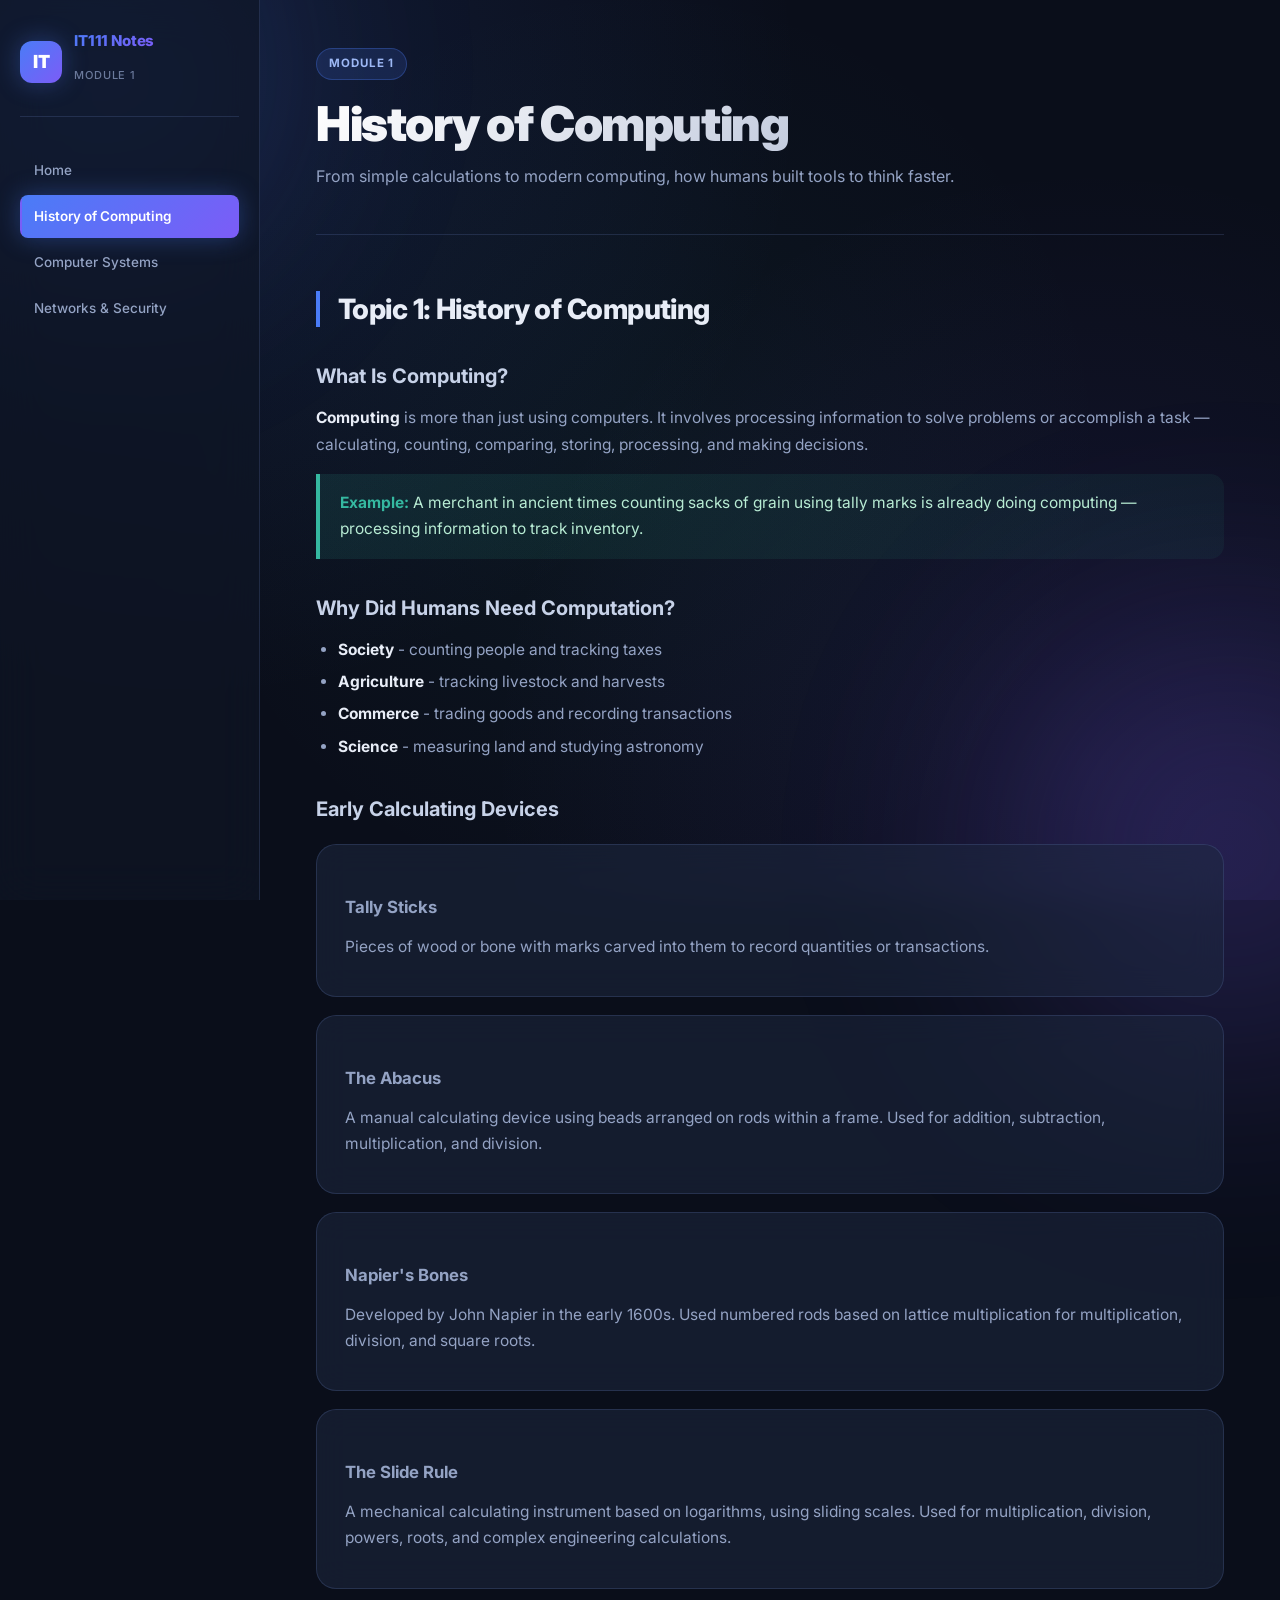
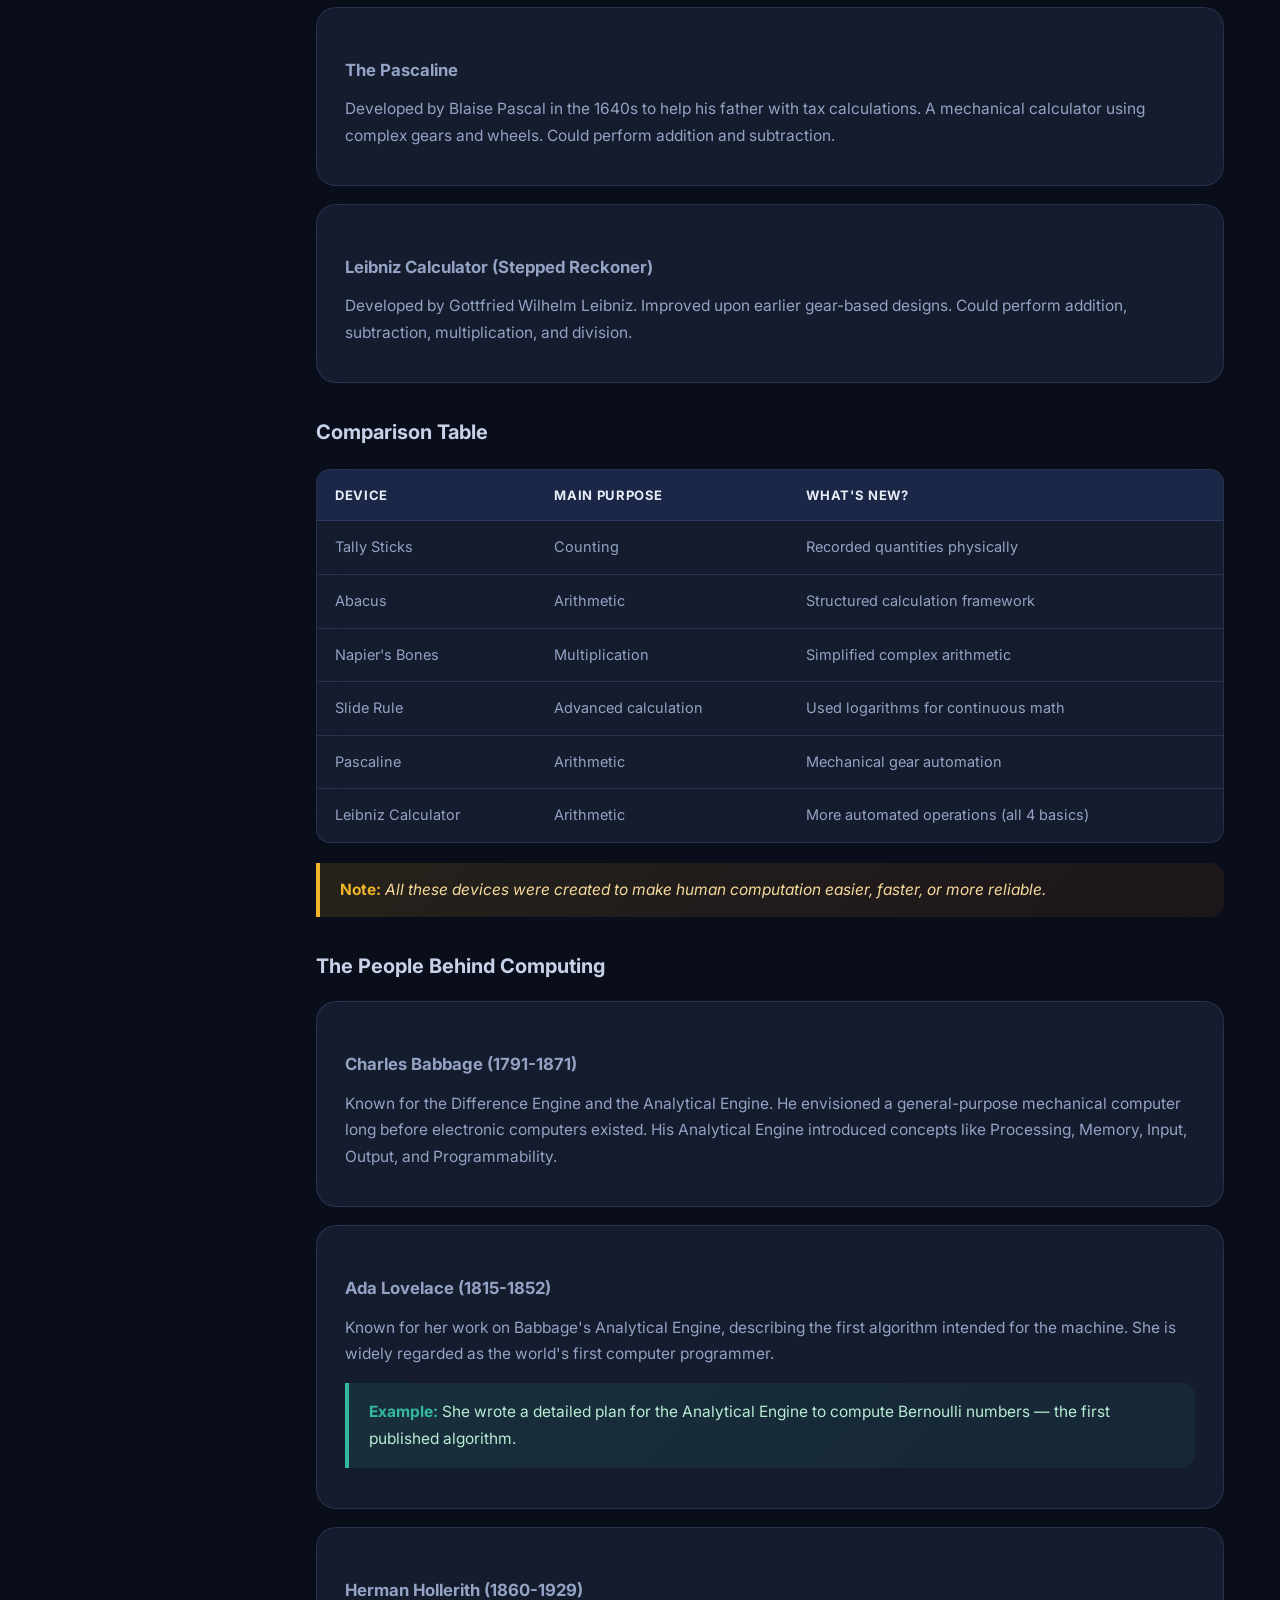
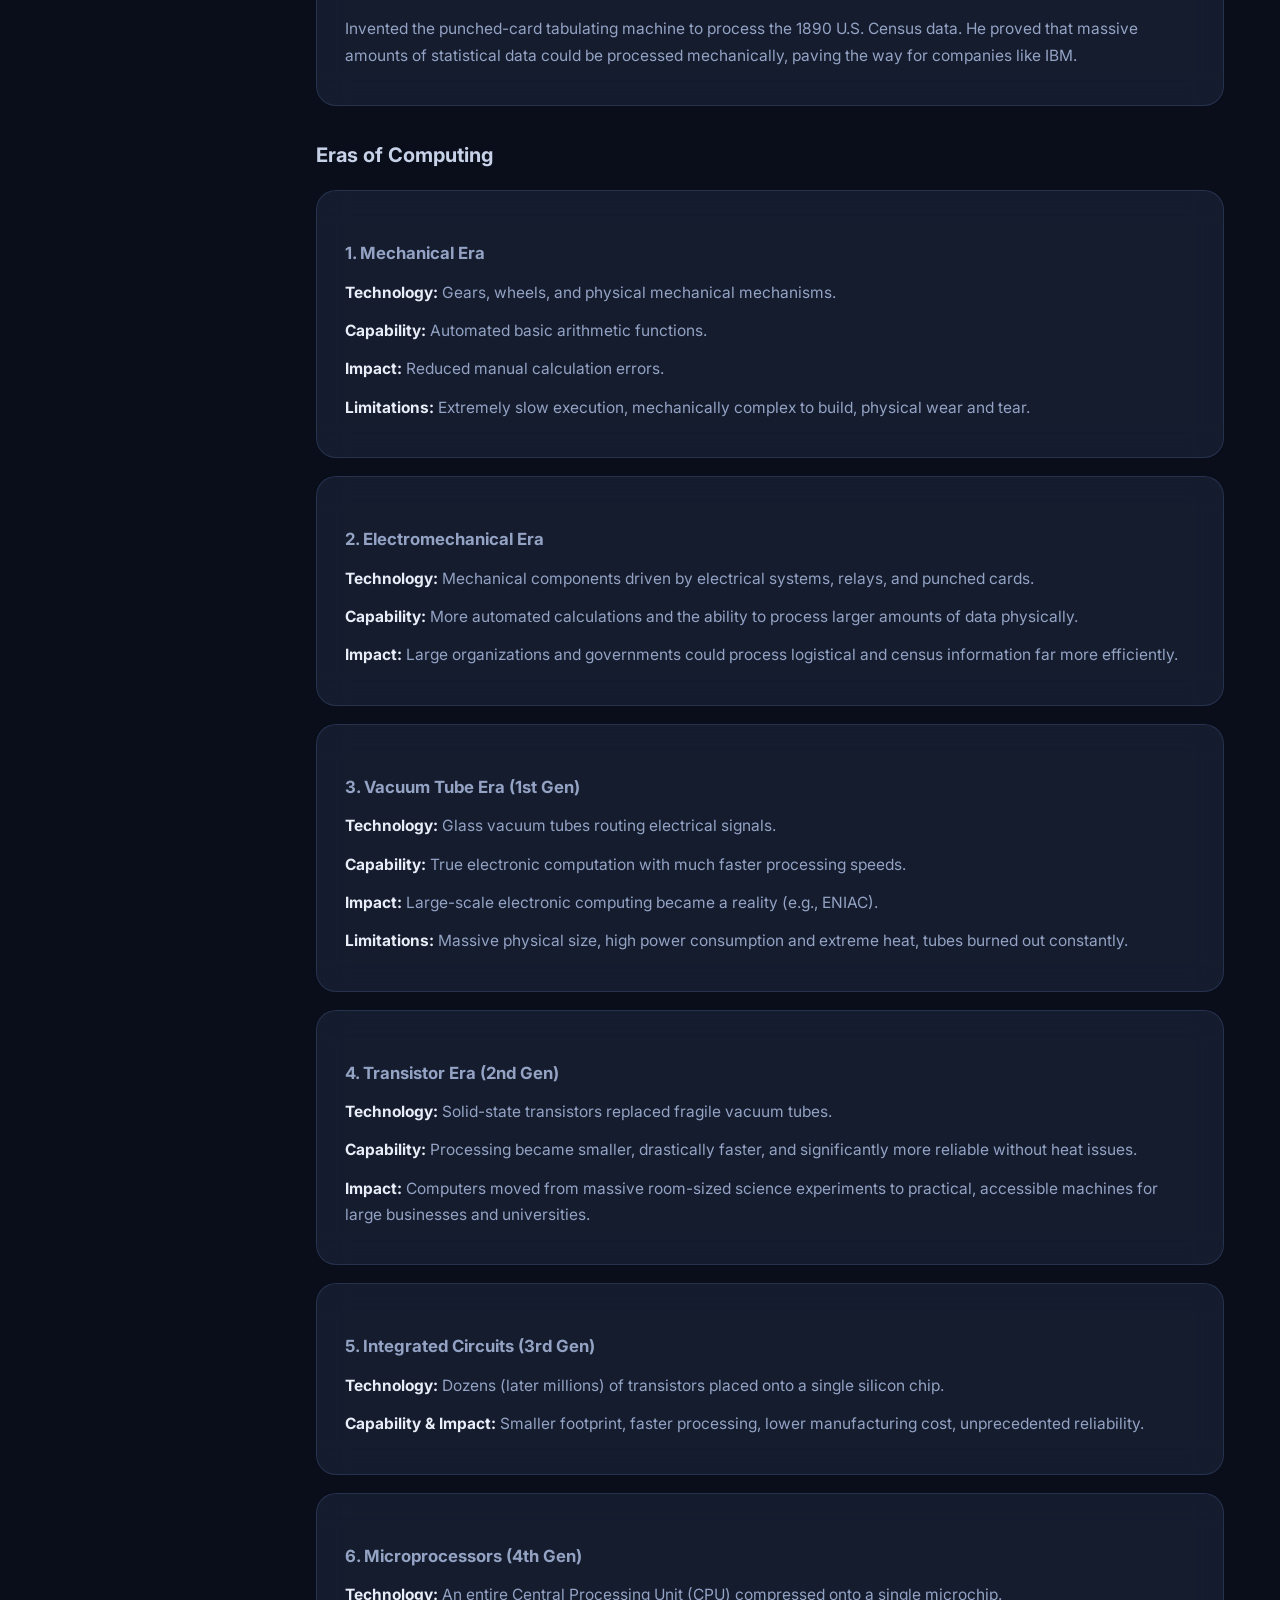
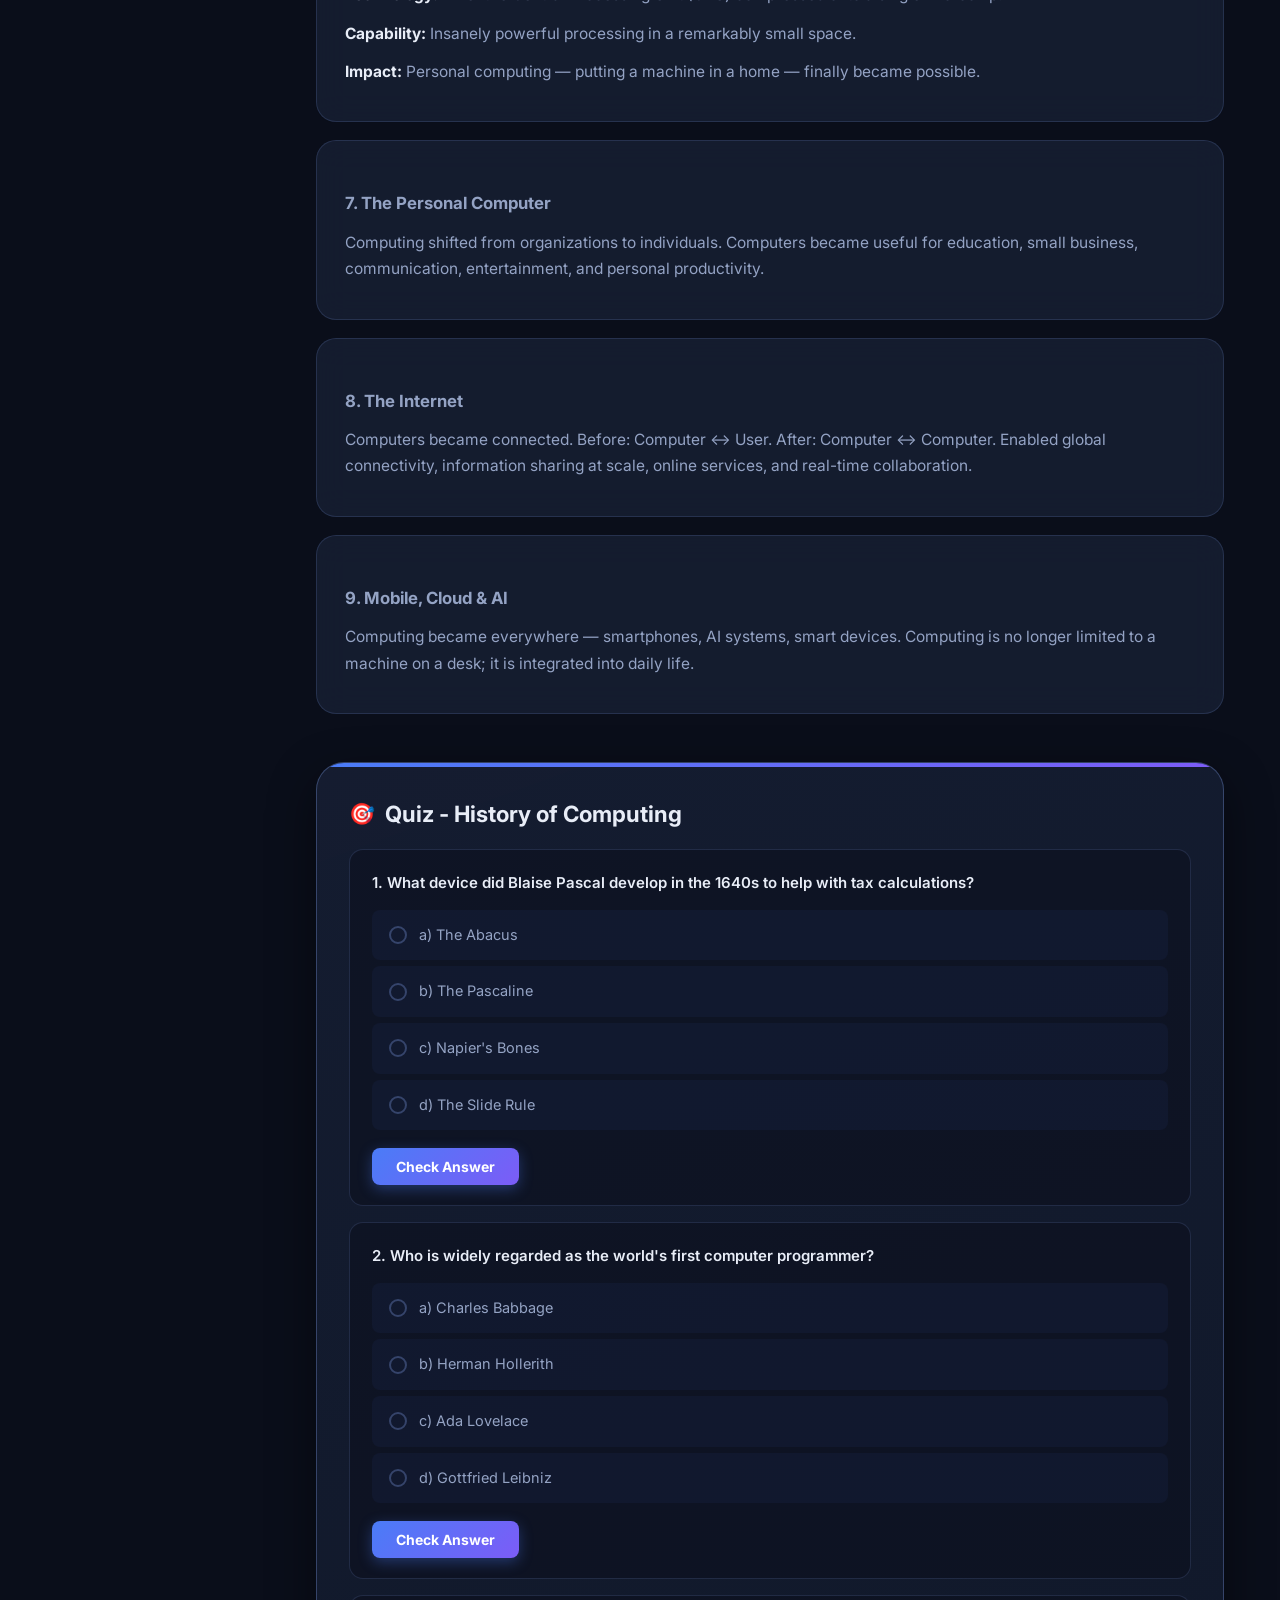
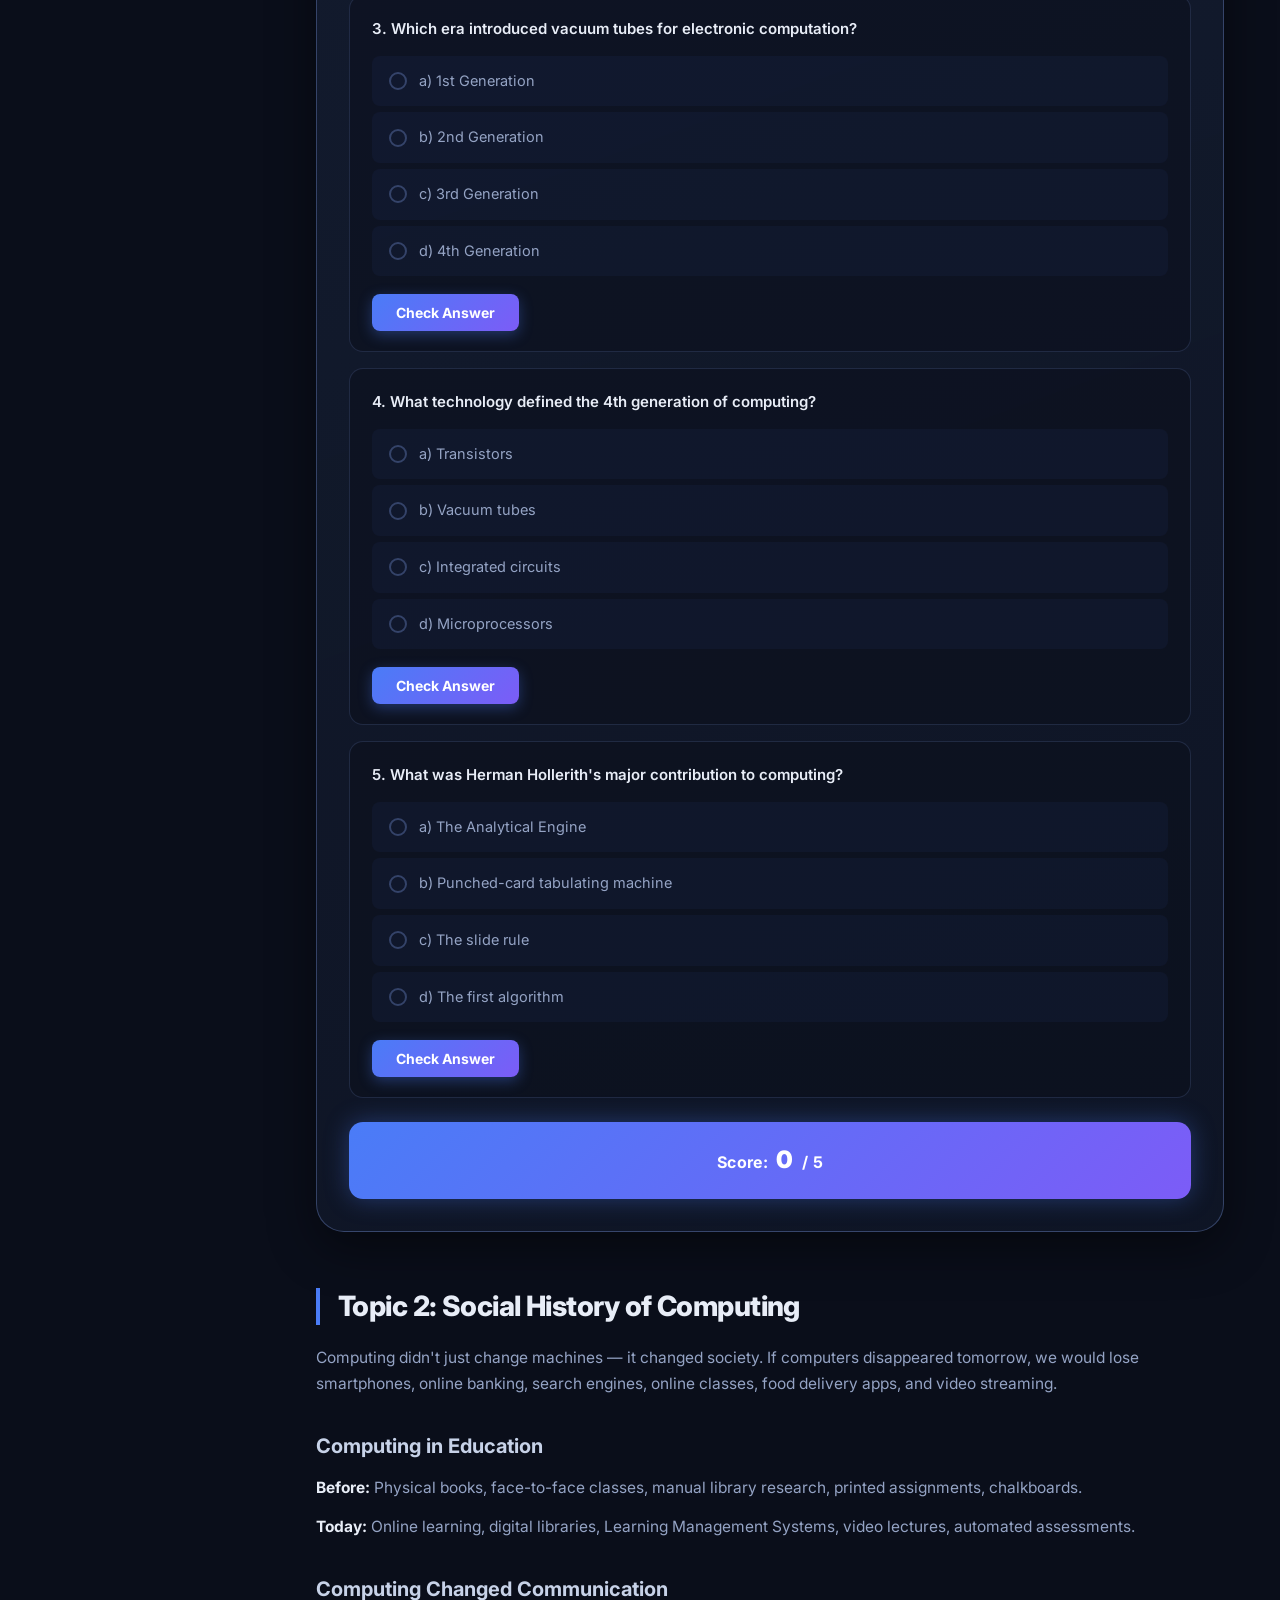
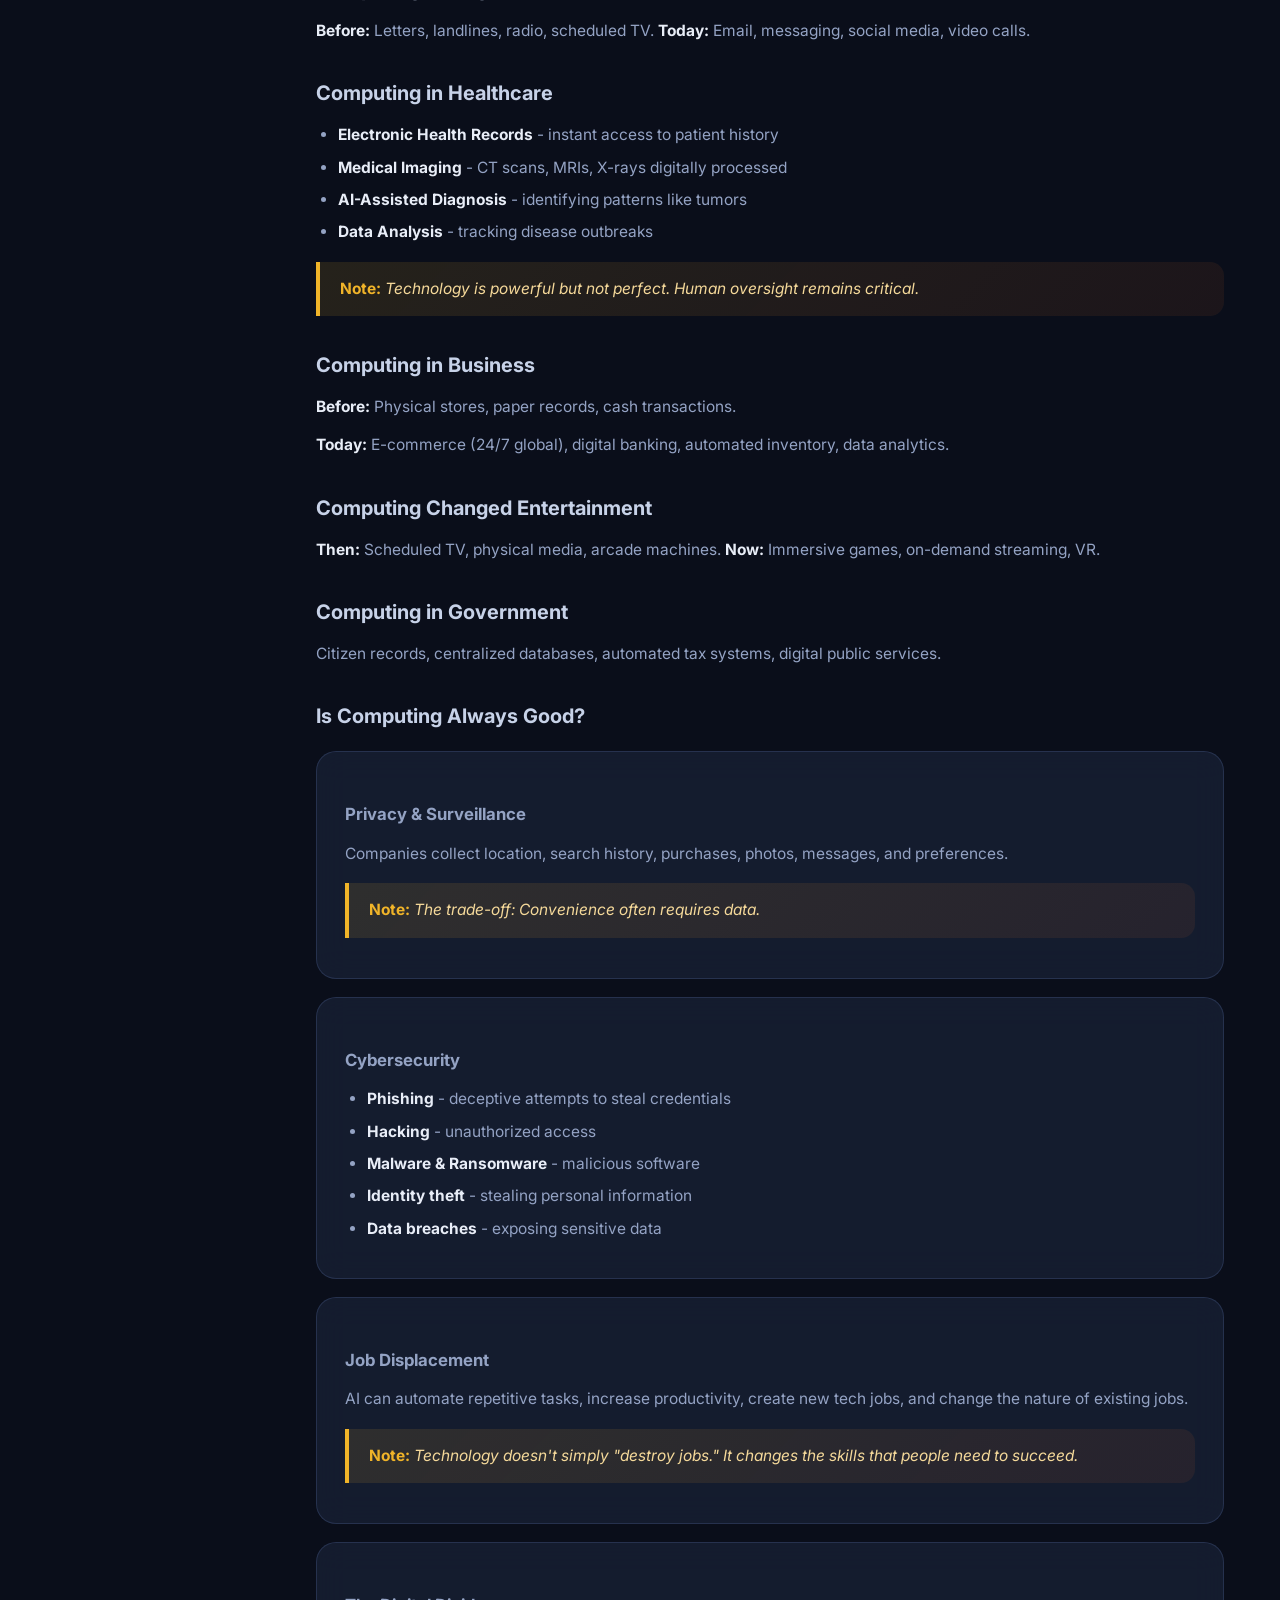
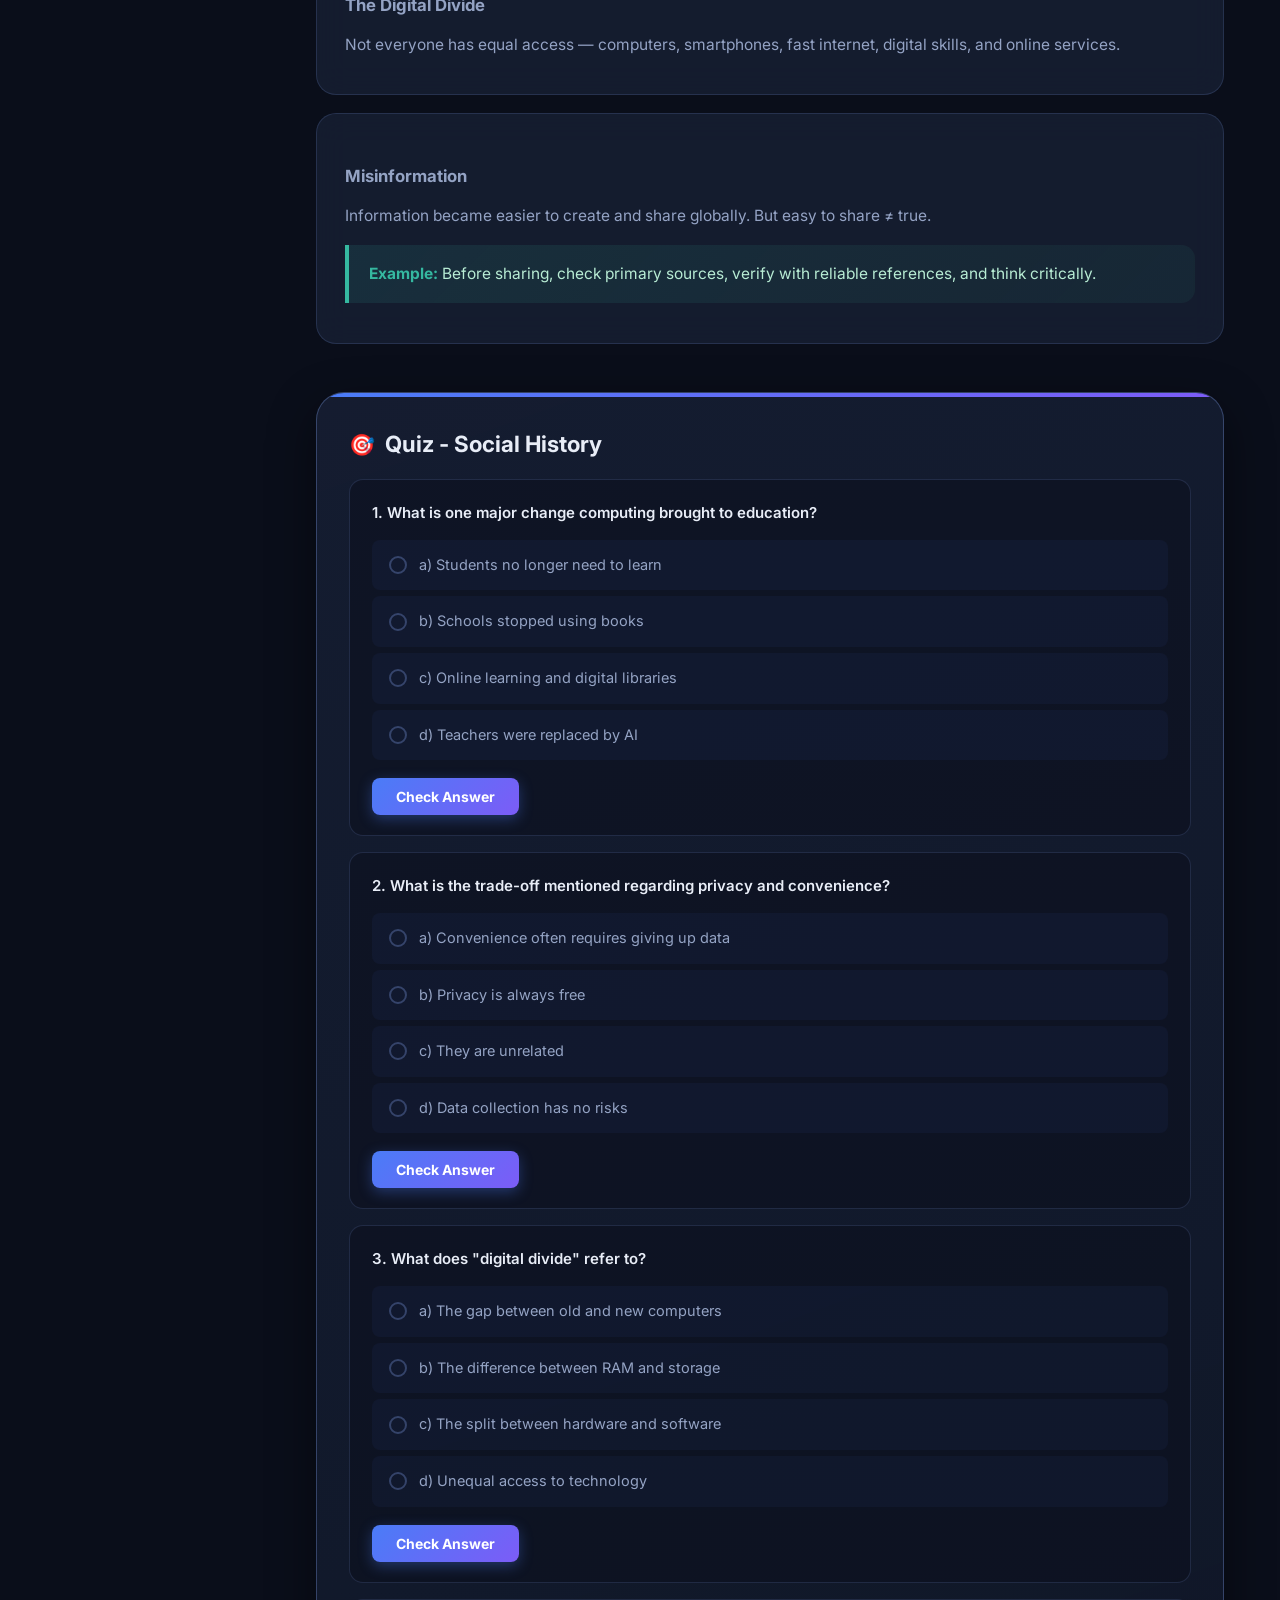
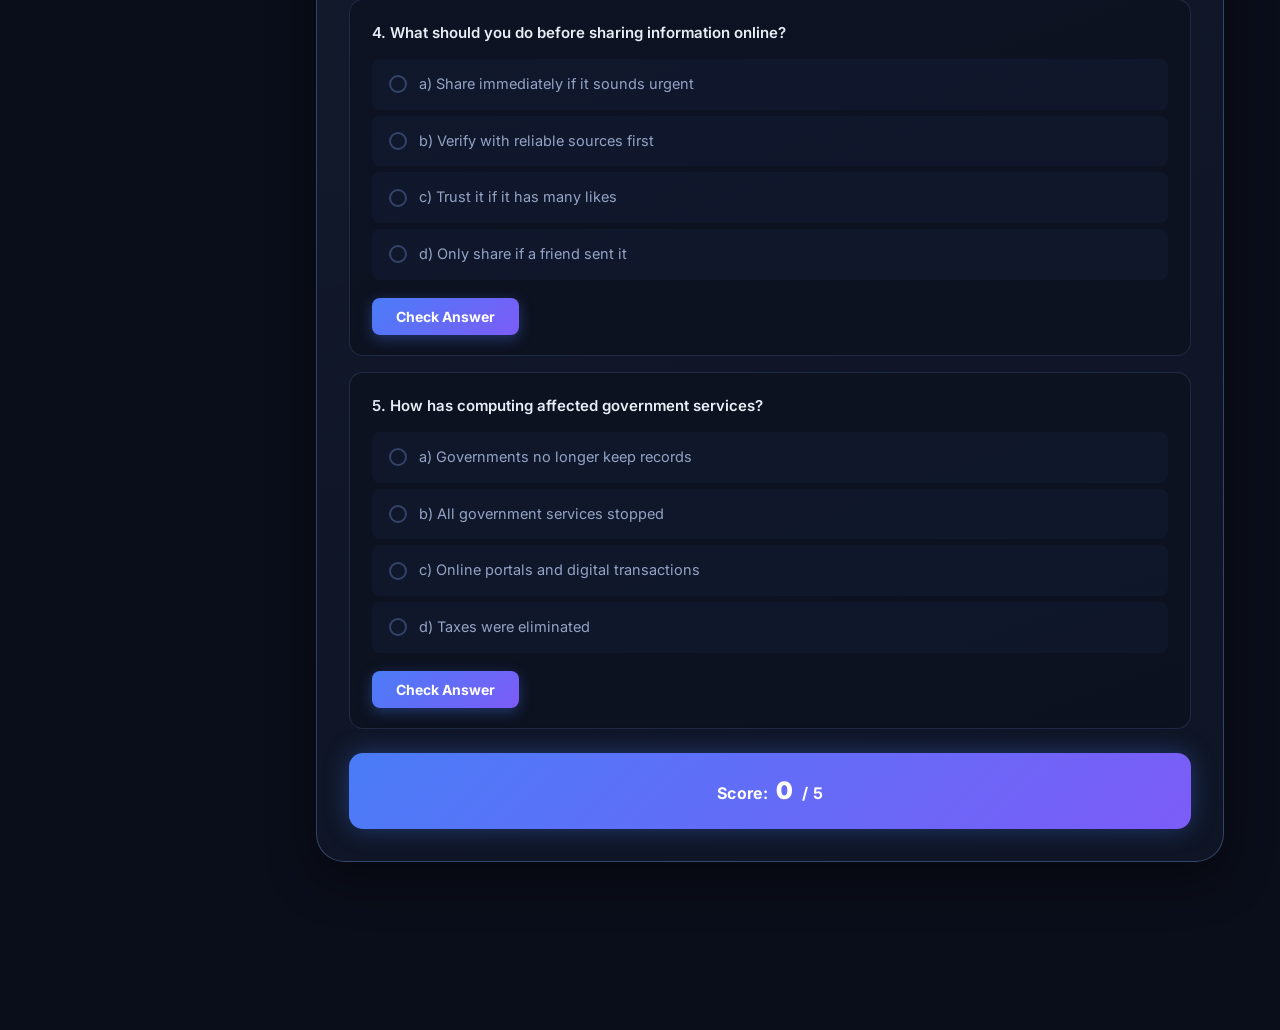
==== commit 090c69d4: "Changed" ====
--- a/school/it111/module1.html
+++ b/school/it111/module1.html
@@ -2,7 +2,7 @@
 <html>
 <head>
 <meta name="viewport" content="width=device-width, initial-scale=1.0">
-<title>Module 1 – History of Computing</title>
+<title>Module 1 - History of Computing</title>
 <link rel="stylesheet" href="style.css">
 </head>
 <body>
@@ -33,7 +33,7 @@
     <div class="page-hero">
       <span class="badge">Module 1</span>
       <h1>History of Computing</h1>
-      <p>From simple calculations to modern computing — how humans built tools to think faster.</p>
+      <p>From simple calculations to modern computing, how humans built tools to think faster.</p>
     </div>
 
     <h2 id="t1">Topic 1: History of Computing</h2>
@@ -44,10 +44,10 @@
 
     <h3>Why Did Humans Need Computation?</h3>
     <ul>
-      <li><strong>Society</strong> – counting people and tracking taxes</li>
-      <li><strong>Agriculture</strong> – tracking livestock and harvests</li>
-      <li><strong>Commerce</strong> – trading goods and recording transactions</li>
-      <li><strong>Science</strong> – measuring land and studying astronomy</li>
+      <li><strong>Society</strong> - counting people and tracking taxes</li>
+      <li><strong>Agriculture</strong> - tracking livestock and harvests</li>
+      <li><strong>Commerce</strong> - trading goods and recording transactions</li>
+      <li><strong>Science</strong> - measuring land and studying astronomy</li>
     </ul>
 
     <h3>Early Calculating Devices</h3>
@@ -55,37 +55,31 @@
     <div class="card">
       <h4>Tally Sticks</h4>
       <p>Pieces of wood or bone with marks carved into them to record quantities or transactions.</p>
-      <div class="example-box">A farmer carves a notch for every sack of rice sold. At the end of the day, he counts the notches to know the total.</div>
     </div>
 
     <div class="card">
       <h4>The Abacus</h4>
       <p>A manual calculating device using beads arranged on rods within a frame. Used for addition, subtraction, multiplication, and division.</p>
-      <div class="example-box">If you need to add 357 + 468, you move beads on different rods to represent each digit, then read the final bead positions. It keeps track of intermediate sums reliably.</div>
     </div>
 
     <div class="card">
       <h4>Napier's Bones</h4>
       <p>Developed by John Napier in the early 1600s. Used numbered rods based on lattice multiplication for multiplication, division, and square roots.</p>
-      <div class="example-box">To multiply 6 × 7, you look at the rod for 6 and read the 7th row. The rod already contains the pre-computed product.</div>
     </div>
 
     <div class="card">
       <h4>The Slide Rule</h4>
       <p>A mechanical calculating instrument based on logarithms, using sliding scales. Used for multiplication, division, powers, roots, and complex engineering calculations.</p>
-      <div class="example-box">To multiply 2 × 3, you align the "1" on the sliding scale with "2" on the fixed scale, then read the value under "3" — it points to 6.</div>
     </div>
 
     <div class="card">
       <h4>The Pascaline</h4>
       <p>Developed by Blaise Pascal in the 1640s to help his father with tax calculations. A mechanical calculator using complex gears and wheels. Could perform addition and subtraction.</p>
-      <div class="example-box">To add 123 + 456, you dial the numbers using the wheels, and the result appears in the display windows. It proved that machines could physically automate arithmetic.</div>
     </div>
 
     <div class="card">
       <h4>Leibniz Calculator (Stepped Reckoner)</h4>
       <p>Developed by Gottfried Wilhelm Leibniz. Improved upon earlier gear-based designs. Could perform addition, subtraction, multiplication, and division.</p>
-      <div class="example-box">To multiply 12 × 34, you set the first number, then rotate the crank the number of times indicated by each digit of the second number. The result accumulates automatically.</div>
     </div>
 
     <h3>Comparison Table</h3>
@@ -107,21 +101,19 @@
     <h3>The People Behind Computing</h3>
 
     <div class="card">
-      <h4>Charles Babbage (1791–1871)</h4>
+      <h4>Charles Babbage (1791-1871)</h4>
       <p>Known for the Difference Engine and the Analytical Engine. He envisioned a general-purpose mechanical computer long before electronic computers existed. His Analytical Engine introduced concepts like Processing, Memory, Input, Output, and Programmability.</p>
-      <div class="example-box">The Analytical Engine was designed to read instructions from punched cards, perform calculations, and store results — essentially the blueprint for modern computers, but made of gears.</div>
-    </div>
-
-    <div class="card">
-      <h4>Ada Lovelace (1815–1852)</h4>
+    </div>
+
+    <div class="card">
+      <h4>Ada Lovelace (1815-1852)</h4>
       <p>Known for her work on Babbage's Analytical Engine, describing the first algorithm intended for the machine. She is widely regarded as the world's first computer programmer.</p>
       <div class="example-box">She wrote a detailed plan for the Analytical Engine to compute Bernoulli numbers — the first published algorithm.</div>
     </div>
 
     <div class="card">
-      <h4>Herman Hollerith (1860–1929)</h4>
+      <h4>Herman Hollerith (1860-1929)</h4>
       <p>Invented the punched-card tabulating machine to process the 1890 U.S. Census data. He proved that massive amounts of statistical data could be processed mechanically, paving the way for companies like IBM.</p>
-      <div class="example-box">Each citizen's data was punched into a card. The machine read the holes electrically and tallied the results — reducing a process that would have taken years to just months.</div>
     </div>
 
     <h3>Eras of Computing</h3>
@@ -147,7 +139,6 @@
       <p><strong>Capability:</strong> True electronic computation with much faster processing speeds.</p>
       <p><strong>Impact:</strong> Large-scale electronic computing became a reality (e.g., ENIAC).</p>
       <p><strong>Limitations:</strong> Massive physical size, high power consumption and extreme heat, tubes burned out constantly.</p>
-      <div class="example-box">ENIAC filled an entire room, weighed 30 tons, and used 18,000 vacuum tubes. It could perform 5,000 additions per second.</div>
     </div>
 
     <div class="card">
@@ -187,7 +178,7 @@
 
     <!-- QUIZ M1T1 -->
     <div class="quiz-section">
-      <h3>Quiz – History of Computing</h3>
+      <h3>Quiz - History of Computing</h3>
 
       <div class="question" data-answer="b">
         <p>1. What device did Blaise Pascal develop in the 1640s to help with tax calculations?</p>
@@ -260,18 +251,16 @@
     <h3>Computing in Education</h3>
     <p><strong>Before:</strong> Physical books, face-to-face classes, manual library research, printed assignments, chalkboards.</p>
     <p><strong>Today:</strong> Online learning, digital libraries, Learning Management Systems, video lectures, automated assessments.</p>
-    <div class="example-box">30 years ago, researching a specific topic meant going to a library and searching through card catalogs. Today, you can access global databases in seconds.</div>
 
     <h3>Computing Changed Communication</h3>
     <p><strong>Before:</strong> Letters, landlines, radio, scheduled TV. <strong>Today:</strong> Email, messaging, social media, video calls.</p>
-    <div class="example-box">Before: Person → Letter → Postal Service → Recipient (days/weeks). Now: Person → Internet → Recipient (seconds).</div>
 
     <h3>Computing in Healthcare</h3>
     <ul>
-      <li><strong>Electronic Health Records</strong> – instant access to patient history</li>
-      <li><strong>Medical Imaging</strong> – CT scans, MRIs, X-rays digitally processed</li>
-      <li><strong>AI-Assisted Diagnosis</strong> – identifying patterns like tumors</li>
-      <li><strong>Data Analysis</strong> – tracking disease outbreaks</li>
+      <li><strong>Electronic Health Records</strong> - instant access to patient history</li>
+      <li><strong>Medical Imaging</strong> - CT scans, MRIs, X-rays digitally processed</li>
+      <li><strong>AI-Assisted Diagnosis</strong> - identifying patterns like tumors</li>
+      <li><strong>Data Analysis</strong> - tracking disease outbreaks</li>
     </ul>
     <div class="note">Technology is powerful but not perfect. Human oversight remains critical.</div>
 
@@ -296,11 +285,11 @@
     <div class="card">
       <h4>Cybersecurity</h4>
       <ul>
-        <li><strong>Phishing</strong> – deceptive attempts to steal credentials</li>
-        <li><strong>Hacking</strong> – unauthorized access</li>
-        <li><strong>Malware &amp; Ransomware</strong> – malicious software</li>
-        <li><strong>Identity theft</strong> – stealing personal information</li>
-        <li><strong>Data breaches</strong> – exposing sensitive data</li>
+        <li><strong>Phishing</strong> - deceptive attempts to steal credentials</li>
+        <li><strong>Hacking</strong> - unauthorized access</li>
+        <li><strong>Malware &amp; Ransomware</strong> - malicious software</li>
+        <li><strong>Identity theft</strong> - stealing personal information</li>
+        <li><strong>Data breaches</strong> - exposing sensitive data</li>
       </ul>
     </div>
 
@@ -323,7 +312,7 @@
 
     <!-- QUIZ M1T2 -->
     <div class="quiz-section">
-      <h3>Quiz – Social History</h3>
+      <h3>Quiz - Social History</h3>
 
       <div class="question" data-answer="c">
         <p>1. What is one major change computing brought to education?</p>
